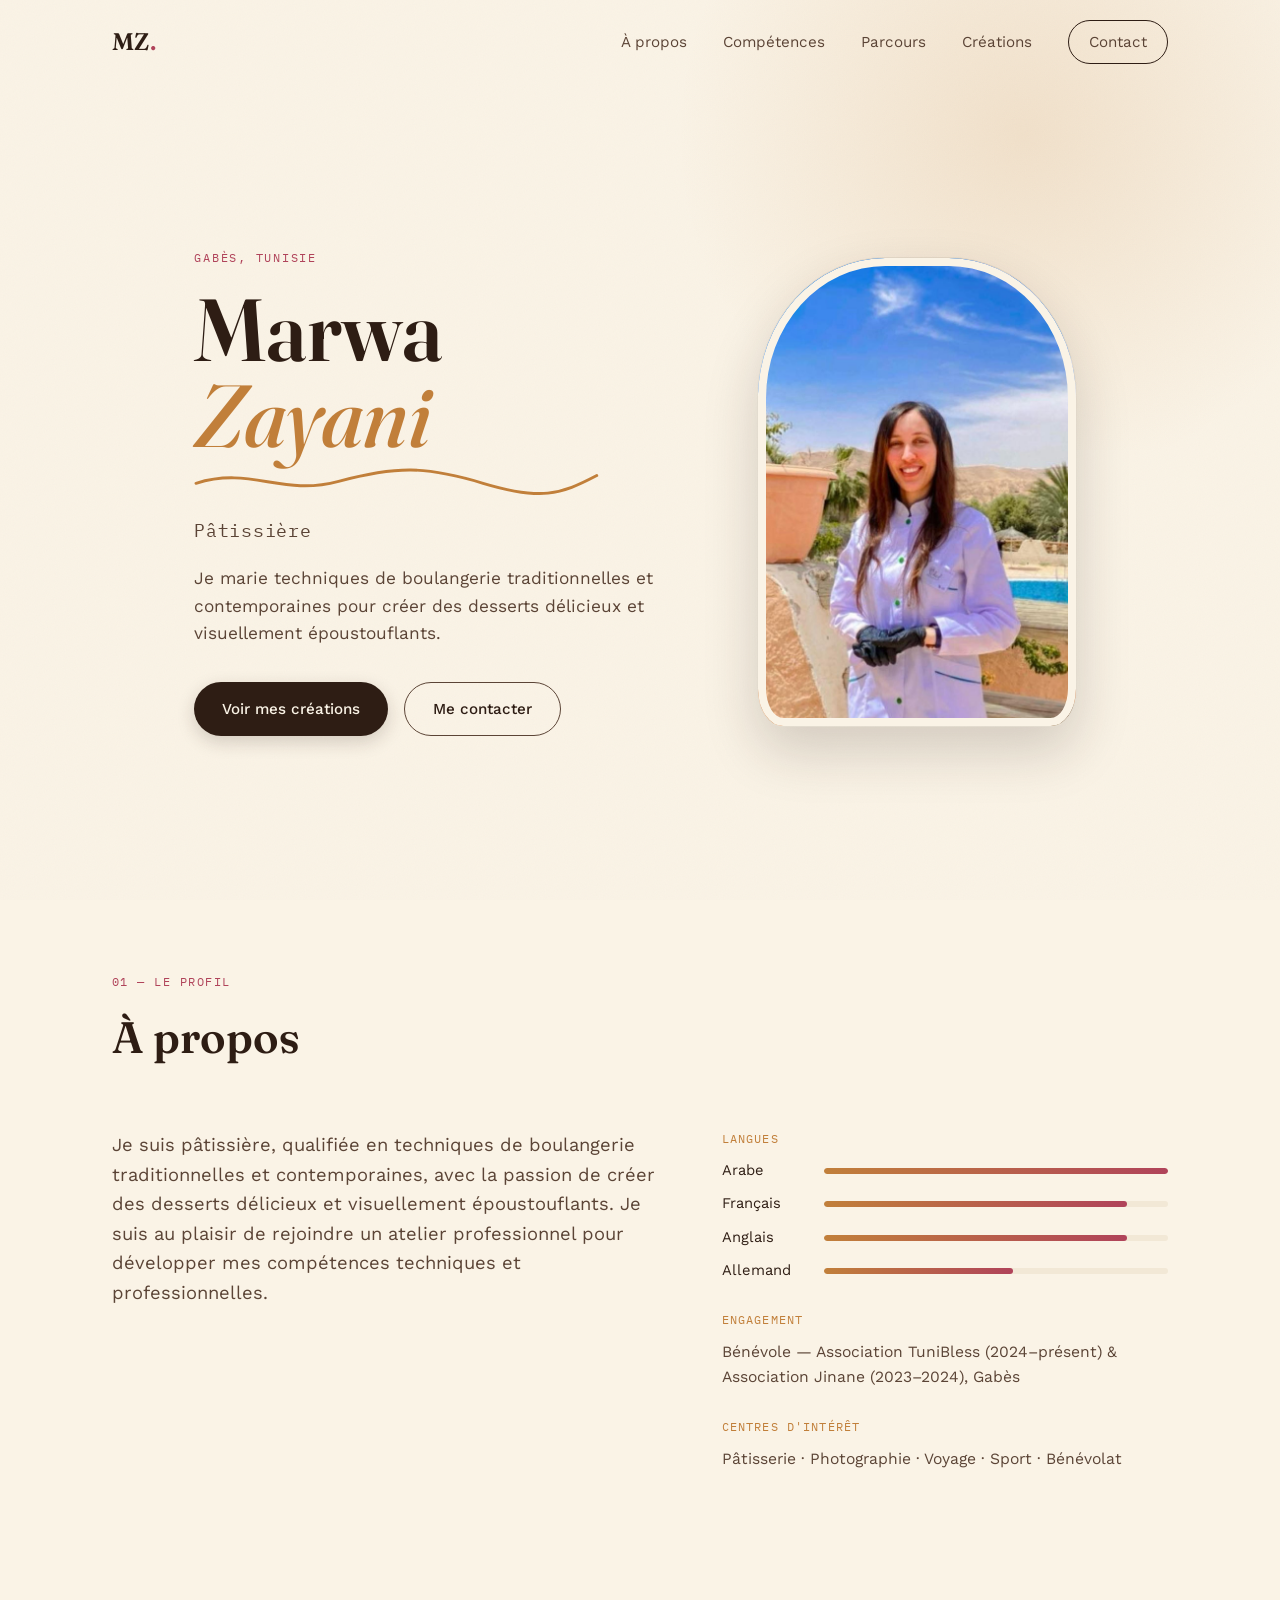
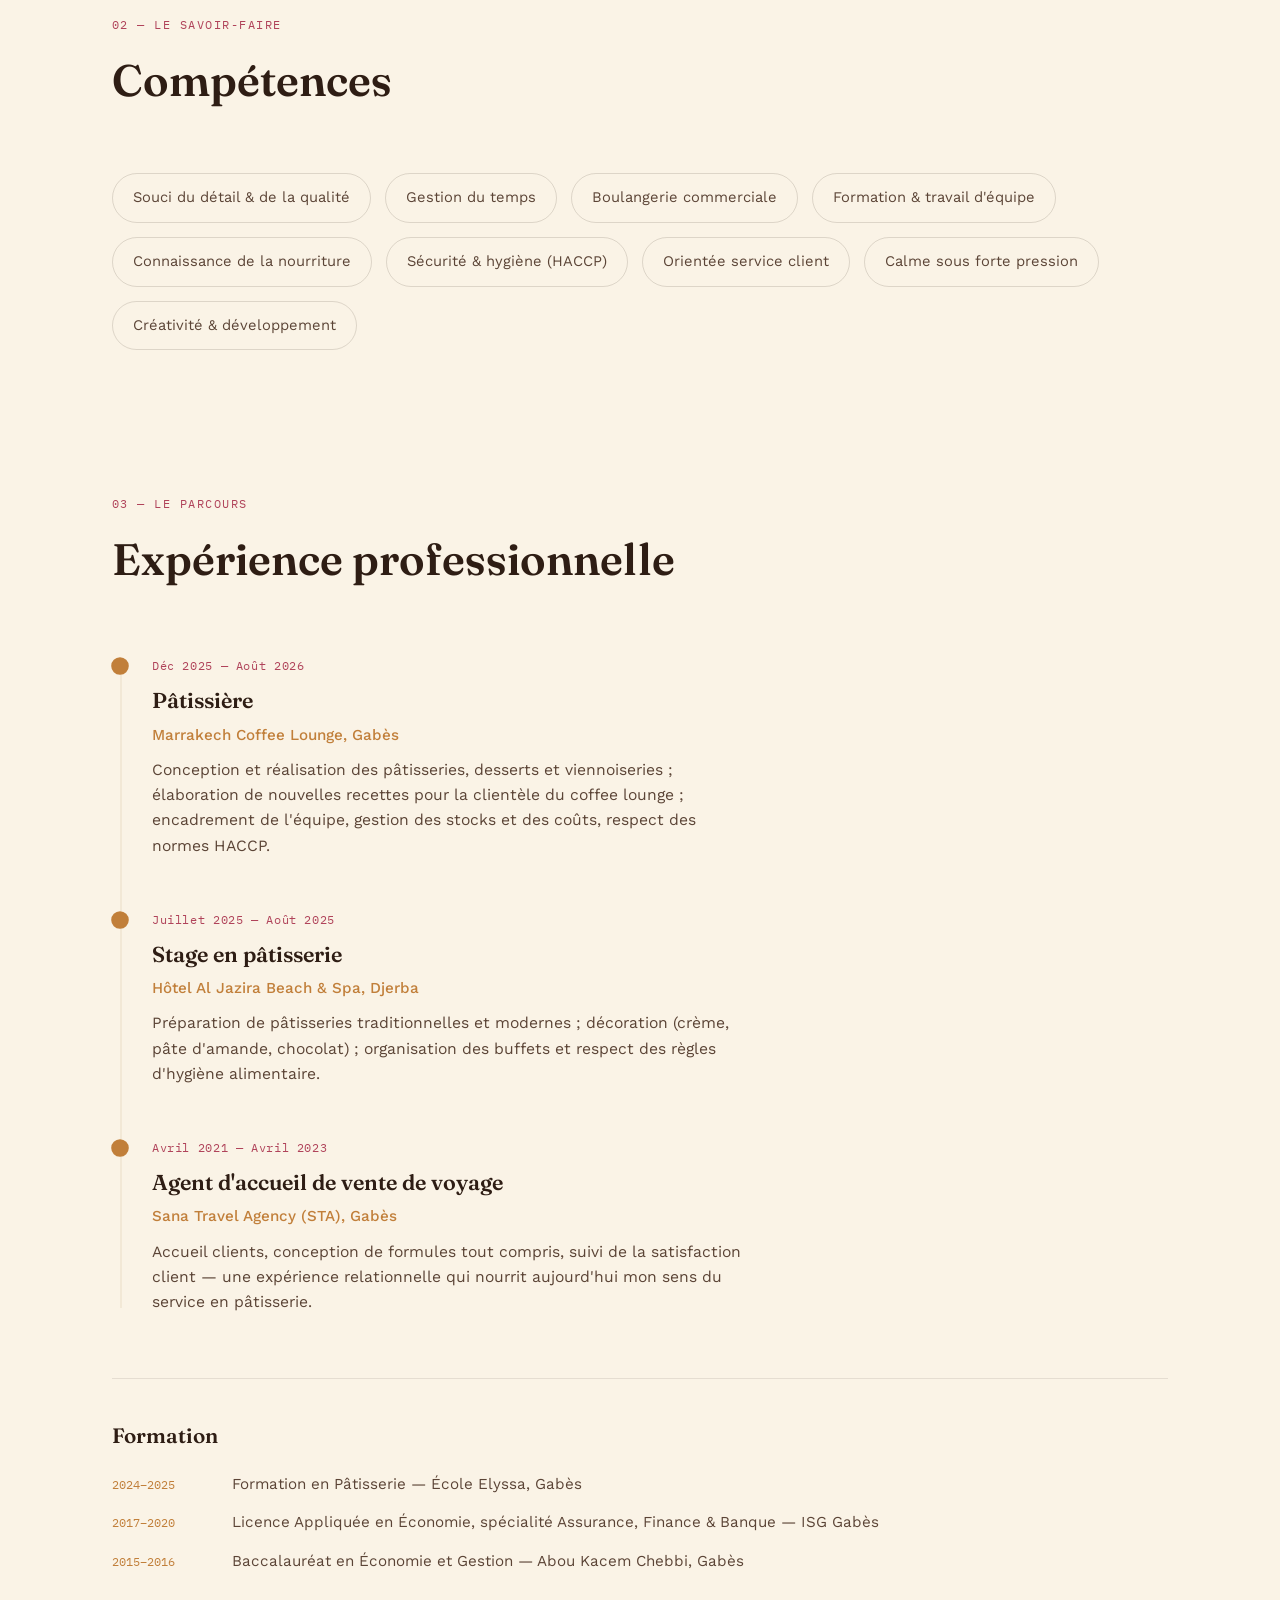
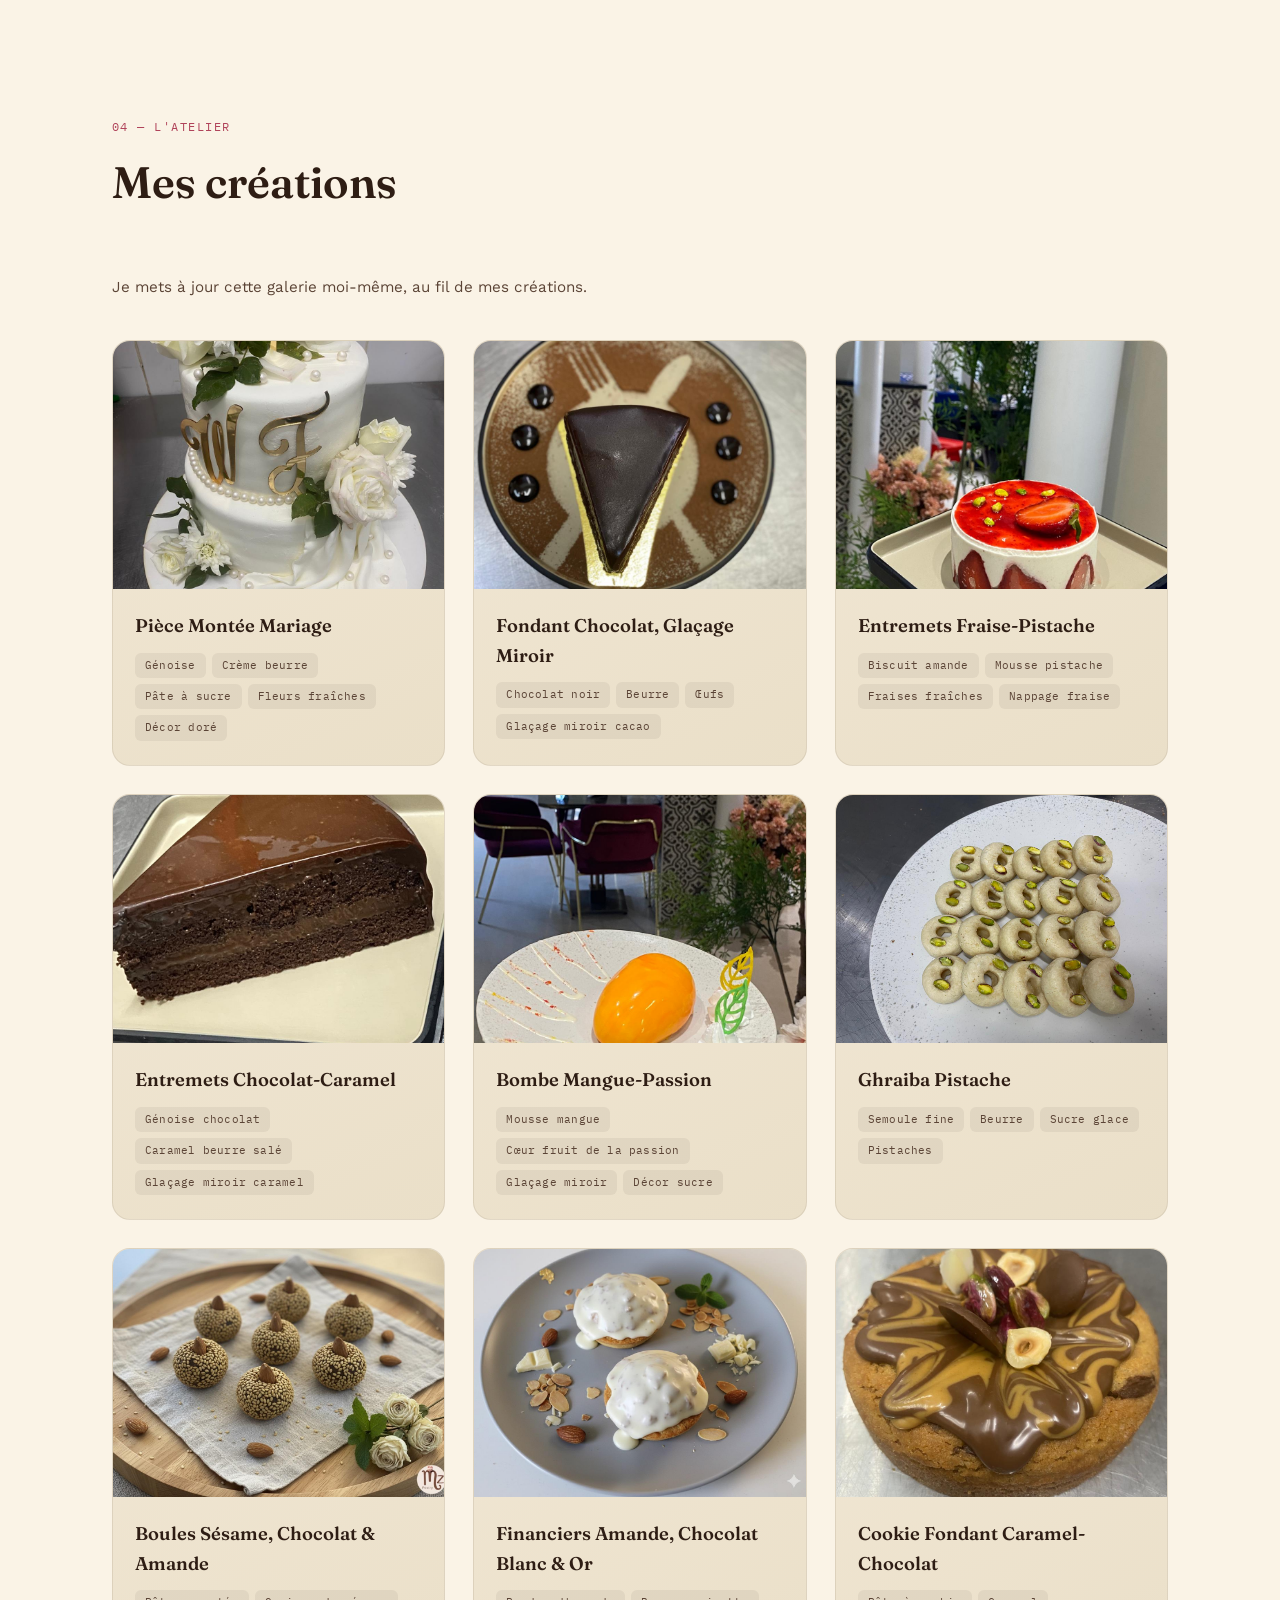
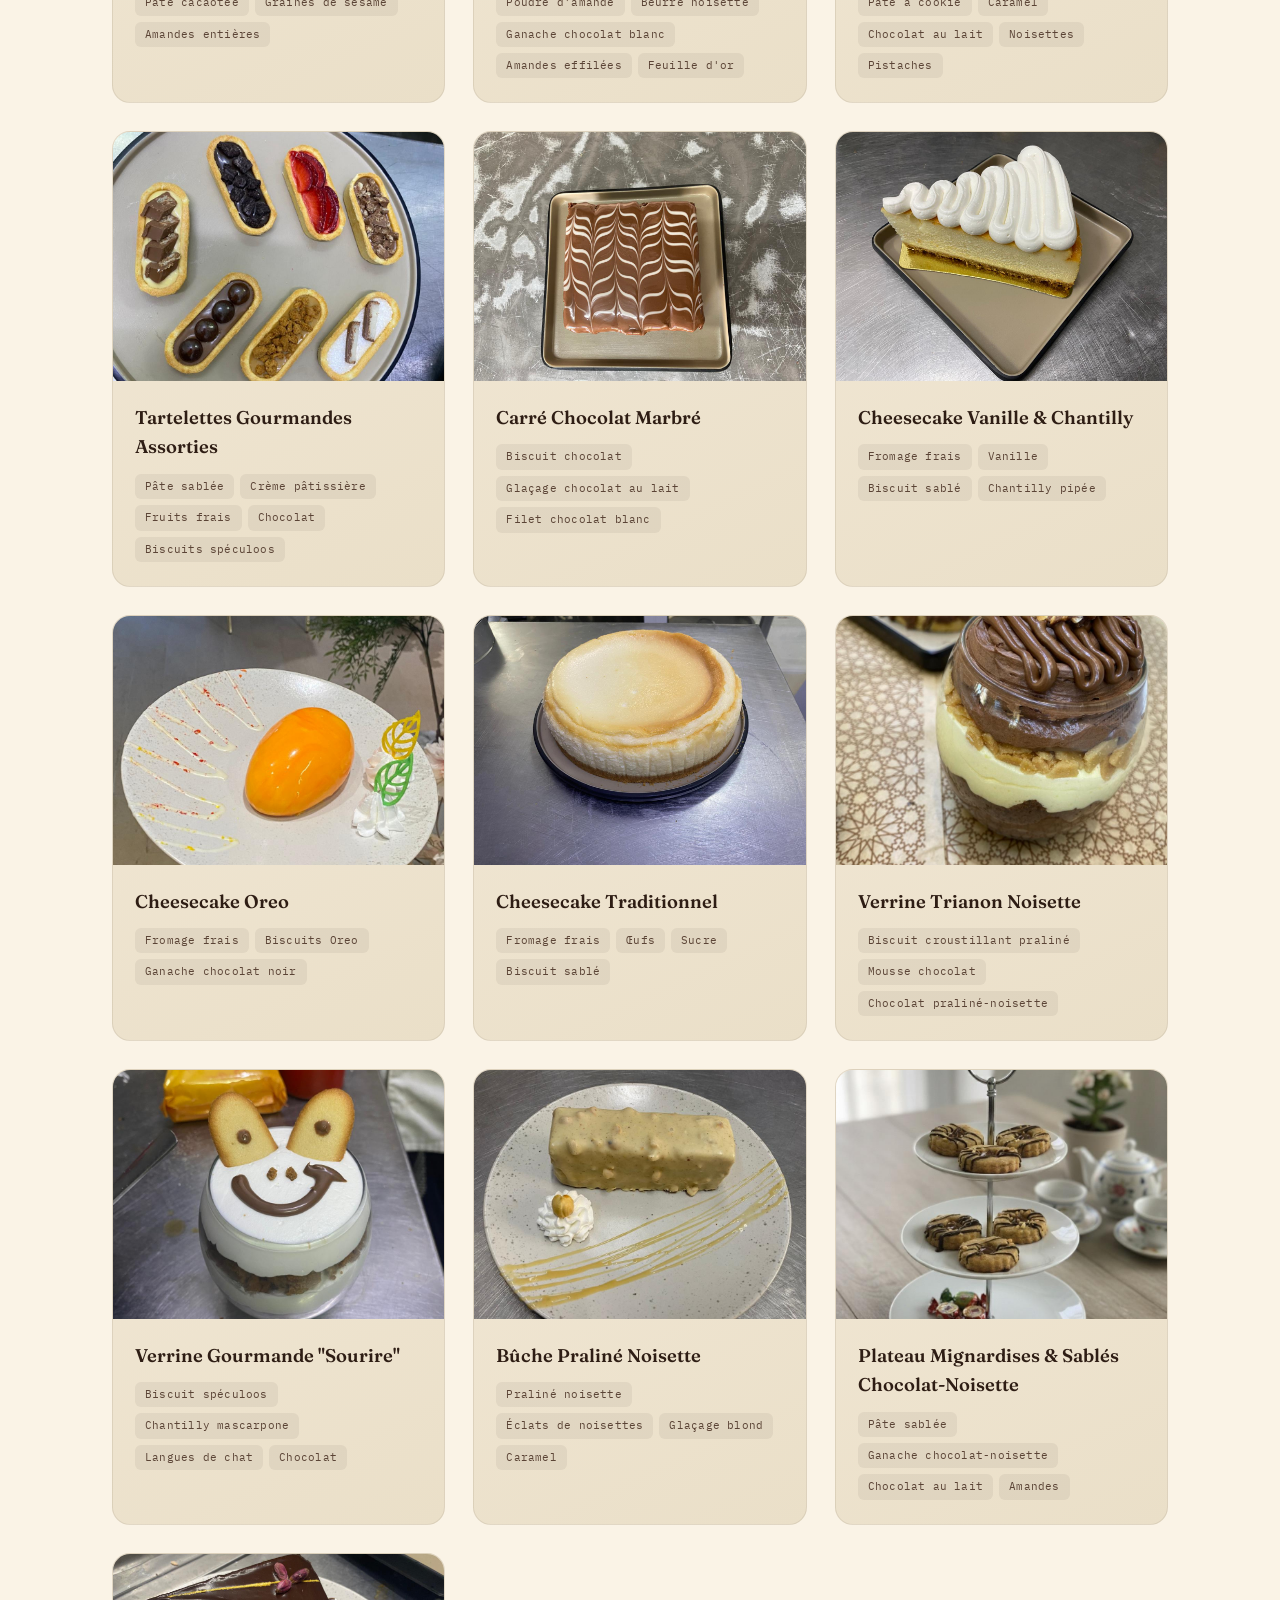
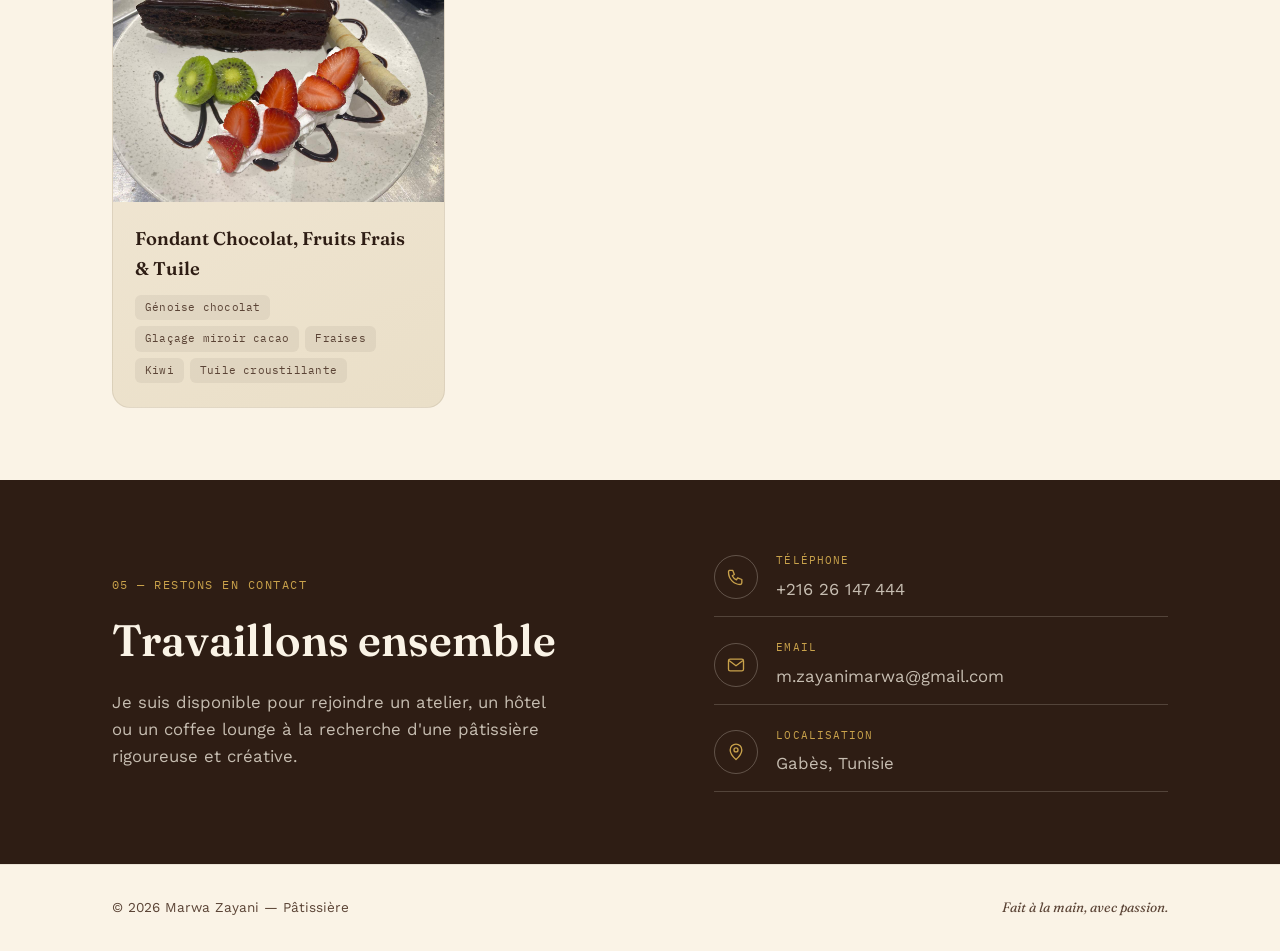
==== index.html @ f8a18806 "Portfolio pâtissière Marwa Zayani : site + galerie + admin CMS Site HTML/CSS/JS avec sections profil" ====
<!DOCTYPE html>
<html lang="fr">
<head>
<meta charset="UTF-8">
<meta name="viewport" content="width=device-width, initial-scale=1.0">
<title>Marwa Zayani — Pâtissière</title>
<meta name="description" content="Portfolio de Marwa Zayani, pâtissière à Gabès, Tunisie — créations, expérience professionnelle et savoir-faire.">
<link rel="preconnect" href="https://fonts.googleapis.com">
<link rel="preconnect" href="https://fonts.gstatic.com" crossorigin>
<link href="https://fonts.googleapis.com/css2?family=Fraunces:ital,opsz,wght@0,9..144,400;0,9..144,500;0,9..144,600;1,9..144,500&family=Work+Sans:wght@300;400;500;600&family=IBM+Plex+Mono:wght@400;500&display=swap" rel="stylesheet">
<link rel="stylesheet" href="css/style.css">
</head>
<body>

<div class="grain"></div>

<header class="site-header" id="site-header">
  <div class="wrap header-inner">
    <a href="#accueil" class="logo">MZ<span class="logo-dot">.</span></a>
    <nav class="main-nav" id="main-nav">
      <a href="#apropos">À propos</a>
      <a href="#competences">Compétences</a>
      <a href="#experience">Parcours</a>
      <a href="#galerie">Créations</a>
      <a href="#contact" class="nav-cta">Contact</a>
    </nav>
    <button class="nav-toggle" id="nav-toggle" aria-label="Ouvrir le menu" aria-expanded="false">
      <span></span><span></span><span></span>
    </button>
  </div>
</header>

<main>

  <section id="accueil" class="hero">
    <div class="wrap hero-inner">
      <div class="hero-text">
        <p class="eyebrow reveal">Gabès, Tunisie</p>
        <h1 class="hero-title reveal">
          <span class="hero-first">Marwa</span>
          <span class="hero-last">Zayani</span>
        </h1>
        <svg class="piped-underline" viewBox="0 0 420 32" fill="none" aria-hidden="true">
          <path d="M2 20 C 60 2, 90 34, 150 18 S 240 2, 300 20 S 380 32, 418 12" stroke="var(--caramel)" stroke-width="3" stroke-linecap="round"/>
        </svg>
        <p class="hero-role reveal">Pâtissière</p>
        <p class="hero-tagline reveal">Je marie techniques de boulangerie traditionnelles et contemporaines pour créer des desserts délicieux et visuellement époustouflants.</p>
        <div class="hero-actions reveal">
          <a href="#galerie" class="btn btn-primary">Voir mes créations</a>
          <a href="#contact" class="btn btn-ghost">Me contacter</a>
        </div>
      </div>
      <div class="hero-visual reveal">
        <div class="portrait-frame">
          <img src="assets/marwa-portrait.jpeg" alt="Marwa Zayani, pâtissière" class="portrait-img">
          <svg viewBox="0 0 200 200" class="badge-swirl" aria-hidden="true">
            <path d="M100 30 C 130 30, 150 55, 145 85 C 140 115, 110 120, 100 100 C 92 84, 108 78, 118 90 C 130 105, 118 130, 95 128 C 65 126, 50 95, 65 65 C 78 40, 100 30, 100 30 Z" fill="none" stroke="var(--or)" stroke-width="2.5"/>
          </svg>
        </div>
      </div>
    </div>
  </section>

  <section id="apropos" class="section about">
    <div class="wrap">
      <p class="section-eyebrow reveal">01 — Le profil</p>
      <h2 class="section-title reveal">À propos</h2>
      <svg class="mini-pipe reveal" viewBox="0 0 120 12" aria-hidden="true"><path d="M2 6 C 20 -2, 30 14, 48 6 S 78 -2, 96 6 S 110 14, 118 6" stroke="var(--caramel)" stroke-width="2" fill="none" stroke-linecap="round"/></svg>

      <div class="about-grid">
        <p class="about-text reveal">
          Je suis pâtissière, qualifiée en techniques de boulangerie traditionnelles et contemporaines, avec la passion
          de créer des desserts délicieux et visuellement époustouflants. Je suis au plaisir de rejoindre un atelier
          professionnel pour développer mes compétences techniques et professionnelles.
        </p>

        <div class="about-facts reveal">
          <div class="fact">
            <span class="fact-label">Langues</span>
            <ul class="lang-list">
              <li><span>Arabe</span><i class="lang-bar" style="--lvl:100%">Maternelle</i></li>
              <li><span>Français</span><i class="lang-bar" style="--lvl:88%">Avancé</i></li>
              <li><span>Anglais</span><i class="lang-bar" style="--lvl:88%">Avancé</i></li>
              <li><span>Allemand</span><i class="lang-bar" style="--lvl:55%">Intermédiaire</i></li>
            </ul>
          </div>
          <div class="fact">
            <span class="fact-label">Engagement</span>
            <p class="fact-body">Bénévole — Association TuniBless (2024–présent) &amp; Association Jinane (2023–2024), Gabès</p>
          </div>
          <div class="fact">
            <span class="fact-label">Centres d'intérêt</span>
            <p class="fact-body">Pâtisserie · Photographie · Voyage · Sport · Bénévolat</p>
          </div>
        </div>
      </div>
    </div>
  </section>

  <section id="competences" class="section skills">
    <div class="wrap">
      <p class="section-eyebrow reveal">02 — Le savoir-faire</p>
      <h2 class="section-title reveal">Compétences</h2>
      <svg class="mini-pipe reveal" viewBox="0 0 120 12" aria-hidden="true"><path d="M2 6 C 20 -2, 30 14, 48 6 S 78 -2, 96 6 S 110 14, 118 6" stroke="var(--caramel)" stroke-width="2" fill="none" stroke-linecap="round"/></svg>

      <ul class="skills-grid" id="skills-grid">
        <li class="skill-chip reveal">Souci du détail &amp; de la qualité</li>
        <li class="skill-chip reveal">Gestion du temps</li>
        <li class="skill-chip reveal">Boulangerie commerciale</li>
        <li class="skill-chip reveal">Formation &amp; travail d'équipe</li>
        <li class="skill-chip reveal">Connaissance de la nourriture</li>
        <li class="skill-chip reveal">Sécurité &amp; hygiène (HACCP)</li>
        <li class="skill-chip reveal">Orientée service client</li>
        <li class="skill-chip reveal">Calme sous forte pression</li>
        <li class="skill-chip reveal">Créativité &amp; développement</li>
      </ul>
    </div>
  </section>

  <section id="experience" class="section experience">
    <div class="wrap">
      <p class="section-eyebrow reveal">03 — Le parcours</p>
      <h2 class="section-title reveal">Expérience professionnelle</h2>
      <svg class="mini-pipe reveal" viewBox="0 0 120 12" aria-hidden="true"><path d="M2 6 C 20 -2, 30 14, 48 6 S 78 -2, 96 6 S 110 14, 118 6" stroke="var(--caramel)" stroke-width="2" fill="none" stroke-linecap="round"/></svg>

      <ol class="timeline" id="timeline">
        <li class="timeline-item reveal">
          <span class="timeline-date">Déc 2025 — Août 2026</span>
          <h3 class="timeline-role">Pâtissière</h3>
          <p class="timeline-place">Marrakech Coffee Lounge, Gabès</p>
          <p class="timeline-desc">Conception et réalisation des pâtisseries, desserts et viennoiseries ; élaboration de nouvelles recettes pour la clientèle du coffee lounge ; encadrement de l'équipe, gestion des stocks et des coûts, respect des normes HACCP.</p>
        </li>
        <li class="timeline-item reveal">
          <span class="timeline-date">Juillet 2025 — Août 2025</span>
          <h3 class="timeline-role">Stage en pâtisserie</h3>
          <p class="timeline-place">Hôtel Al Jazira Beach &amp; Spa, Djerba</p>
          <p class="timeline-desc">Préparation de pâtisseries traditionnelles et modernes ; décoration (crème, pâte d'amande, chocolat) ; organisation des buffets et respect des règles d'hygiène alimentaire.</p>
        </li>
        <li class="timeline-item reveal">
          <span class="timeline-date">Avril 2021 — Avril 2023</span>
          <h3 class="timeline-role">Agent d'accueil de vente de voyage</h3>
          <p class="timeline-place">Sana Travel Agency (STA), Gabès</p>
          <p class="timeline-desc">Accueil clients, conception de formules tout compris, suivi de la satisfaction client — une expérience relationnelle qui nourrit aujourd'hui mon sens du service en pâtisserie.</p>
        </li>
      </ol>

      <div class="formation-block reveal">
        <h3 class="formation-title">Formation</h3>
        <ul class="formation-list">
          <li><span class="f-date">2024–2025</span><span class="f-name">Formation en Pâtisserie — École Elyssa, Gabès</span></li>
          <li><span class="f-date">2017–2020</span><span class="f-name">Licence Appliquée en Économie, spécialité Assurance, Finance &amp; Banque — ISG Gabès</span></li>
          <li><span class="f-date">2015–2016</span><span class="f-name">Baccalauréat en Économie et Gestion — Abou Kacem Chebbi, Gabès</span></li>
        </ul>
      </div>
    </div>
  </section>

  <section id="galerie" class="section gallery">
    <div class="wrap">
      <p class="section-eyebrow reveal">04 — L'atelier</p>
      <h2 class="section-title reveal">Mes créations</h2>
      <svg class="mini-pipe reveal" viewBox="0 0 120 12" aria-hidden="true"><path d="M2 6 C 20 -2, 30 14, 48 6 S 78 -2, 96 6 S 110 14, 118 6" stroke="var(--caramel)" stroke-width="2" fill="none" stroke-linecap="round"/></svg>
      <p class="gallery-note reveal">Je mets à jour cette galerie moi-même, au fil de mes créations.</p>

      <div class="gallery-grid" id="gallery-grid">
        <!-- injecté par js/main.js depuis data/products.json -->
      </div>
    </div>
  </section>

  <section id="contact" class="section contact">
    <div class="wrap contact-inner">
      <div>
        <p class="section-eyebrow reveal">05 — Restons en contact</p>
        <h2 class="section-title reveal">Travaillons ensemble</h2>
        <p class="contact-text reveal">Je suis disponible pour rejoindre un atelier, un hôtel ou un coffee lounge à la recherche d'une pâtissière rigoureuse et créative.</p>
      </div>
      <ul class="contact-list reveal">
        <li>
          <a href="tel:+21626147444" class="contact-row">
            <span class="contact-icon" aria-hidden="true">
              <svg viewBox="0 0 24 24" fill="none" stroke="currentColor" stroke-width="1.6" stroke-linecap="round" stroke-linejoin="round"><path d="M4 4h4l2 5-2.5 1.5a11 11 0 0 0 5 5L14 13l5 2v4a2 2 0 0 1-2 2C9.5 21 3 14.5 3 6a2 2 0 0 1 1-2Z"/></svg>
            </span>
            <span class="contact-text"><span class="contact-label">Téléphone</span>+216 26 147 444</span>
          </a>
        </li>
        <li>
          <a href="mailto:m.zayanimarwa@gmail.com" class="contact-row">
            <span class="contact-icon" aria-hidden="true">
              <svg viewBox="0 0 24 24" fill="none" stroke="currentColor" stroke-width="1.6" stroke-linecap="round" stroke-linejoin="round"><rect x="3" y="5" width="18" height="14" rx="2"/><path d="m4 7 8 6 8-6"/></svg>
            </span>
            <span class="contact-text"><span class="contact-label">Email</span>m.zayanimarwa@gmail.com</span>
          </a>
        </li>
        <li>
          <span class="contact-row">
            <span class="contact-icon" aria-hidden="true">
              <svg viewBox="0 0 24 24" fill="none" stroke="currentColor" stroke-width="1.6" stroke-linecap="round" stroke-linejoin="round"><path d="M12 21s7-6.2 7-11.5A7 7 0 0 0 5 9.5C5 14.8 12 21 12 21Z"/><circle cx="12" cy="9.5" r="2.4"/></svg>
            </span>
            <span class="contact-text"><span class="contact-label">Localisation</span>Gabès, Tunisie</span>
          </span>
        </li>
      </ul>
    </div>
  </section>

</main>

<footer class="site-footer">
  <div class="wrap footer-inner">
    <span>© <span id="year"></span> Marwa Zayani — Pâtissière</span>
    <span class="footer-signature">Fait à la main, avec passion.</span>
  </div>
</footer>

<script src="js/main.js?v=2"></script>
<script src="https://identity.netlify.com/v1/netlify-identity-widget.js"></script>
<script>
  if (window.netlifyIdentity) {
    window.netlifyIdentity.on('init', user => {
      if (!user) {
        window.netlifyIdentity.on('login', () => { document.location.href = '/admin/'; });
      }
    });
  }
</script>
</body>
</html>
---- css/style.css ----
:root{
  --creme:#FAF3E6;
  --creme-2:#F2E8D6;
  --chocolat:#2E1D14;
  --chocolat-soft:#5B4436;
  --caramel:#C17F3A;
  --framboise:#B0435A;
  --or:#C9A24B;

  --font-display:'Fraunces', serif;
  --font-body:'Work Sans', sans-serif;
  --font-mono:'IBM Plex Mono', monospace;

  --ease-out: cubic-bezier(0.16, 1, 0.3, 1);
  --ease-in-out: cubic-bezier(0.4, 0, 0.2, 1);

  --header-h: 84px;
}

*,*::before,*::after{box-sizing:border-box;}
html{scroll-behavior:smooth; scroll-padding-top: var(--header-h);}
body{
  margin:0;
  background:var(--creme);
  color:var(--chocolat);
  font-family:var(--font-body);
  font-weight:400;
  line-height:1.6;
  -webkit-font-smoothing:antialiased;
}
img{max-width:100%; display:block;}
a{color:inherit; text-decoration:none;}
ul,ol{list-style:none; margin:0; padding:0;}
h1,h2,h3{font-family:var(--font-display); margin:0; font-weight:600;}
p{margin:0;}

.wrap{
  max-width:1120px;
  margin:0 auto;
  padding:0 32px;
}

.grain{
  position:fixed; inset:0; pointer-events:none; z-index:1;
  opacity:.035; mix-blend-mode:multiply;
  background-image:url("data:image/svg+xml;utf8,<svg xmlns='http://www.w3.org/2000/svg' width='120' height='120'><filter id='n'><feTurbulence type='fractalNoise' baseFrequency='0.9' numOctaves='2' stitchTiles='stitch'/></filter><rect width='100%25' height='100%25' filter='url(%23n)'/></svg>");
}

:focus-visible{
  outline: 2px solid var(--framboise);
  outline-offset: 3px;
}

/* Header */
.site-header{
  position:fixed; top:0; left:0; right:0; z-index:50;
  height:var(--header-h);
  display:flex; align-items:center;
  background:rgba(250,243,230,0);
  transition: background .4s var(--ease-in-out), box-shadow .4s var(--ease-in-out), height .3s var(--ease-in-out);
}
.site-header.scrolled{
  background:rgba(250,243,230,.9);
  backdrop-filter: blur(10px);
  box-shadow:0 1px 0 rgba(46,29,20,.08);
  height:68px;
}
.header-inner{
  width:100%;
  display:flex; align-items:center; justify-content:space-between;
}
.logo{
  font-family:var(--font-display);
  font-size:1.5rem;
  font-weight:600;
  letter-spacing:.02em;
}
.logo-dot{color:var(--framboise);}
.main-nav{display:flex; align-items:center; gap:36px;}
.main-nav a{
  font-size:.95rem;
  position:relative;
  padding:4px 0;
  color:var(--chocolat-soft);
  transition:color .25s var(--ease-in-out);
}
.main-nav a:not(.nav-cta)::after{
  content:'';
  position:absolute; left:0; right:100%; bottom:-2px; height:1.5px;
  background:var(--caramel);
  transition:right .3s var(--ease-out);
}
.main-nav a:not(.nav-cta):hover{color:var(--chocolat);}
.main-nav a:not(.nav-cta):hover::after{right:0;}
.nav-cta{
  padding:9px 20px !important;
  border:1.5px solid var(--chocolat);
  border-radius:999px;
  transition: background .25s var(--ease-in-out), color .25s var(--ease-in-out), border-color .25s var(--ease-in-out);
}
.nav-cta:hover{background:var(--chocolat); color:var(--creme);}

.nav-toggle{
  display:none;
  width:32px; height:32px;
  background:none; border:none; cursor:pointer;
  flex-direction:column; justify-content:center; gap:6px;
  padding:0;
}
.nav-toggle span{
  display:block; height:2px; width:100%; background:var(--chocolat);
  transition: transform .3s var(--ease-in-out), opacity .3s var(--ease-in-out);
}

/* Buttons */
.btn{
  display:inline-flex; align-items:center; justify-content:center;
  padding:14px 28px;
  border-radius:999px;
  font-size:.95rem;
  font-weight:500;
  transition: transform .25s var(--ease-out), background .25s var(--ease-in-out), color .25s var(--ease-in-out), box-shadow .25s var(--ease-in-out);
}
.btn-primary{
  background:var(--chocolat);
  color:var(--creme);
  box-shadow:0 6px 18px rgba(46,29,20,.18);
}
.btn-primary:hover{transform:translateY(-2px); box-shadow:0 10px 24px rgba(46,29,20,.24);}
.btn-ghost{
  border:1.5px solid var(--chocolat-soft);
  color:var(--chocolat);
}
.btn-ghost:hover{background:var(--chocolat); color:var(--creme); transform:translateY(-2px);}

/* Hero */
.hero{
  min-height:100vh;
  display:flex; align-items:center;
  padding-top:var(--header-h);
  position:relative;
  overflow:hidden;
}
.hero::before{
  content:'';
  position:absolute; top:-20%; right:-10%; width:60%; height:70%;
  background:radial-gradient(circle, rgba(193,127,58,.16), transparent 70%);
  z-index:0;
}
.hero-inner{
  display:grid;
  grid-template-columns:1.2fr .8fr;
  gap:48px;
  align-items:center;
  position:relative; z-index:1;
}
.eyebrow{
  font-family:var(--font-mono);
  font-size:.78rem;
  letter-spacing:.14em;
  text-transform:uppercase;
  color:var(--framboise);
  margin-bottom:18px;
}
.hero-title{
  font-size:clamp(3rem, 7vw, 5.5rem);
  line-height:.98;
  display:flex; flex-direction:column;
}
.hero-first{color:var(--chocolat);}
.hero-last{color:var(--caramel); font-style:italic; font-weight:500;}
.piped-underline{width:min(420px, 80%); height:auto; margin:6px 0 14px;}
.piped-underline path{
  stroke-dasharray:600;
  stroke-dashoffset:600;
  animation:draw 1.4s var(--ease-out) .5s forwards;
}
.hero-role{
  font-family:var(--font-mono);
  font-size:1.1rem;
  letter-spacing:.04em;
  color:var(--chocolat-soft);
  margin-bottom:20px;
}
.hero-tagline{
  max-width:46ch;
  font-size:1.08rem;
  color:var(--chocolat-soft);
  margin-bottom:34px;
}
.hero-actions{display:flex; gap:16px; flex-wrap:wrap;}

.hero-visual{
  display:flex; flex-direction:column; align-items:center; gap:14px;
}
.portrait-frame{
  position:relative;
  width:min(320px, 78vw);
  aspect-ratio:3/4.4;
  border-radius:40% 40% 8% 8% / 30% 30% 8% 8%;
  overflow:hidden;
  border:1.5px solid rgba(46,29,20,.1);
  box-shadow:0 24px 54px rgba(46,29,20,.18);
}
.portrait-frame::after{
  content:'';
  position:absolute; inset:0;
  border-radius:inherit;
  box-shadow:inset 0 0 0 8px var(--creme);
  pointer-events:none;
}
.portrait-img{
  width:100%; height:100%; object-fit:cover; object-position:top center;
}
.badge-swirl{
  position:absolute; top:-14px; right:-14px; width:64px; height:64px;
  filter:drop-shadow(0 2px 4px rgba(46,29,20,.2));
  animation:spin 40s linear infinite;
}

@keyframes draw{to{stroke-dashoffset:0;}}
@keyframes spin{to{transform:rotate(360deg);}}

/* Sections */
.section{padding:72px 0;}
.section-eyebrow{
  font-family:var(--font-mono);
  font-size:.78rem;
  letter-spacing:.12em;
  text-transform:uppercase;
  color:var(--framboise);
  margin-bottom:10px;
}
.section-title{
  font-size:clamp(2rem, 4vw, 2.75rem);
  margin-bottom:14px;
}
.mini-pipe{width:120px; height:12px; margin-bottom:32px; display:block;}
.mini-pipe path{
  stroke-dasharray:200; stroke-dashoffset:200;
  transition:stroke-dashoffset .9s var(--ease-out);
}
.reveal.in-view .mini-pipe path{stroke-dashoffset:0;}

/* About */
.about-grid{
  display:grid;
  grid-template-columns:1.1fr .9fr;
  gap:64px;
  align-items:start;
}
.about-text{font-size:1.15rem; color:var(--chocolat-soft); max-width:52ch;}
.about-facts{display:flex; flex-direction:column; gap:28px;}
.fact-label{
  display:block;
  font-family:var(--font-mono);
  font-size:.72rem;
  letter-spacing:.1em;
  text-transform:uppercase;
  color:var(--caramel);
  margin-bottom:10px;
}
.fact-body{color:var(--chocolat-soft); font-size:.98rem;}
.lang-list{display:flex; flex-direction:column; gap:10px;}
.lang-list li{display:grid; grid-template-columns:90px 1fr; align-items:center; gap:12px; font-size:.92rem;}
.lang-bar{
  position:relative;
  display:block;
  height:6px;
  background:var(--creme-2);
  border-radius:999px;
  font-style:normal;
  overflow:hidden;
  color:transparent;
}
.lang-bar::after{
  content:'';
  position:absolute; left:0; top:0; bottom:0;
  width:0;
  background:linear-gradient(90deg, var(--caramel), var(--framboise));
  border-radius:999px;
  transition:width 1s var(--ease-out);
}
.reveal.in-view .lang-bar::after{width:var(--lvl);}

/* Skills */
.skills-grid{
  display:flex; flex-wrap:wrap; gap:14px;
}
.skill-chip{
  font-size:.92rem;
  padding:12px 20px;
  border:1.5px solid rgba(46,29,20,.14);
  border-radius:999px;
  color:var(--chocolat-soft);
  transition: border-color .25s var(--ease-in-out), color .25s var(--ease-in-out), transform .25s var(--ease-out), background .25s var(--ease-in-out);
}
.skill-chip:hover{
  border-color:var(--caramel);
  color:var(--chocolat);
  background:var(--creme-2);
  transform:translateY(-3px);
}

/* Timeline */
.timeline{position:relative; margin-bottom:64px;}
.timeline::before{
  content:'';
  position:absolute; left:8px; top:6px; bottom:6px; width:2px;
  background:linear-gradient(var(--creme-2), var(--creme-2));
  transform-origin:top;
}
.timeline-item{
  position:relative;
  padding:0 0 48px 40px;
}
.timeline-item:last-child{padding-bottom:0;}
.timeline-item::before{
  content:'';
  position:absolute; left:0; top:6px;
  width:16px; height:16px; border-radius:50%;
  background:var(--creme);
  border:2.5px solid var(--caramel);
  transition: background .3s var(--ease-in-out), transform .4s var(--ease-out);
}
.reveal.in-view.timeline-item::before{background:var(--caramel); transform:scale(1.1);}
.timeline-date{
  display:inline-block;
  font-family:var(--font-mono);
  font-size:.78rem;
  letter-spacing:.05em;
  color:var(--framboise);
  margin-bottom:8px;
}
.timeline-role{font-size:1.35rem; margin-bottom:4px;}
.timeline-place{color:var(--caramel); font-weight:500; margin-bottom:10px; font-size:.95rem;}
.timeline-desc{color:var(--chocolat-soft); max-width:60ch; font-size:.98rem;}

.formation-block{
  padding-top:40px;
  border-top:1px solid rgba(46,29,20,.1);
}
.formation-title{font-size:1.3rem; margin-bottom:20px;}
.formation-list{display:flex; flex-direction:column; gap:14px;}
.formation-list li{
  display:flex; gap:20px; align-items:baseline;
  font-size:.95rem; color:var(--chocolat-soft);
}
.f-date{
  font-family:var(--font-mono);
  font-size:.78rem;
  color:var(--caramel);
  min-width:100px;
  flex-shrink:0;
}

/* Gallery */
.gallery-note{color:var(--chocolat-soft); margin-bottom:40px; font-size:.95rem; max-width:56ch;}
.gallery-grid{
  display:grid;
  grid-template-columns:repeat(auto-fill, minmax(260px, 1fr));
  gap:28px;
}
.gallery-card{
  position:relative;
  border-radius:18px;
  overflow:hidden;
  background:linear-gradient(155deg, var(--creme-2), #EADFC8);
  border:1px solid rgba(46,29,20,.08);
  transition: transform .35s var(--ease-out), box-shadow .35s var(--ease-out);
}
.gallery-card:hover{transform:translateY(-8px); box-shadow:0 24px 40px rgba(46,29,20,.16);}
.gallery-card-visual{
  aspect-ratio:4/3;
  display:flex; align-items:center; justify-content:center;
  position:relative;
  overflow:hidden;
}
.gallery-card-visual img{width:100%; height:100%; object-fit:cover;}
.gallery-icon{width:56px; height:56px; opacity:.55; transition:transform .4s var(--ease-out);}
.gallery-card:hover .gallery-icon{transform:scale(1.1) rotate(-4deg);}
.gallery-card-body{padding:22px 22px 24px;}
.gallery-card-name{font-size:1.15rem; margin-bottom:12px;}
.ingredient-list{display:flex; flex-wrap:wrap; gap:6px;}
.ingredient-list li{
  font-family:var(--font-mono);
  font-size:.68rem;
  letter-spacing:.02em;
  padding:4px 10px;
  border-radius:6px;
  background:rgba(46,29,20,.06);
  color:var(--chocolat-soft);
}

/* Contact */
.contact{background:var(--chocolat); color:var(--creme);}
.contact-inner{
  display:grid;
  grid-template-columns:1.1fr .9fr;
  gap:48px;
  align-items:center;
}
.contact .section-eyebrow{color:var(--or);}
.contact .section-title{color:var(--creme);}
.contact-text{color:rgba(250,243,230,.75); font-size:1.05rem; max-width:44ch;}
.contact-list{display:flex; flex-direction:column; gap:22px;}
.contact-row{
  display:flex;
  align-items:center;
  gap:18px;
  padding-bottom:14px;
  border-bottom:1px solid rgba(250,243,230,.18);
  font-size:1.15rem;
  transition:color .25s var(--ease-in-out), border-color .25s var(--ease-in-out);
}
a.contact-row:hover{color:var(--or); border-color:var(--or);}
a.contact-row:hover .contact-icon{transform:scale(1.1); border-color:var(--or); color:var(--or);}
.contact-icon{
  display:flex; align-items:center; justify-content:center;
  flex-shrink:0;
  width:44px; height:44px;
  border-radius:50%;
  border:1.5px solid rgba(250,243,230,.25);
  color:var(--or);
  transition:transform .25s var(--ease-out), border-color .25s var(--ease-in-out), color .25s var(--ease-in-out);
}
.contact-icon svg{width:20px; height:20px;}
.contact-label{
  display:block;
  font-family:var(--font-mono);
  font-size:.68rem;
  letter-spacing:.1em;
  text-transform:uppercase;
  color:var(--or);
  margin-bottom:6px;
}

/* Footer */
.site-footer{padding:32px 0; border-top:1px solid rgba(46,29,20,.08);}
.footer-inner{
  display:flex; justify-content:space-between; flex-wrap:wrap; gap:10px;
  font-size:.85rem; color:var(--chocolat-soft);
}
.footer-signature{font-style:italic; font-family:var(--font-display);}

/* Reveal on scroll */
.reveal{
  opacity:0;
  transform:translateY(24px);
  transition:opacity .7s var(--ease-out), transform .7s var(--ease-out);
}
.reveal.in-view{opacity:1; transform:translateY(0);}
.skills-grid .reveal, .gallery-grid .reveal{transition-delay:calc(var(--i, 0) * 60ms);}
.timeline-item.reveal{transition-delay:calc(var(--i, 0) * 120ms);}

@media (prefers-reduced-motion: reduce){
  *{animation-duration:.001ms !important; animation-iteration-count:1 !important; transition-duration:.001ms !important; scroll-behavior:auto !important;}
  .piped-underline path, .mini-pipe path{stroke-dashoffset:0;}
}

/* Responsive */
@media (max-width:960px){
  .hero-inner, .about-grid, .contact-inner{grid-template-columns:1fr;}
  .hero-visual{order:-1;}
  .badge-ring{width:180px;}
}

@media (max-width:760px){
  .main-nav{
    position:fixed; top:68px; left:0; right:0;
    flex-direction:column; align-items:flex-start; gap:0;
    background:var(--creme);
    padding:12px 32px 24px;
    border-bottom:1px solid rgba(46,29,20,.08);
    transform:translateY(-8px);
    opacity:0; pointer-events:none;
    transition:opacity .25s var(--ease-in-out), transform .25s var(--ease-in-out);
  }
  .main-nav.open{opacity:1; pointer-events:auto; transform:translateY(0);}
  .main-nav a{width:100%; padding:12px 0; border-bottom:1px solid rgba(46,29,20,.06);}
  .nav-cta{margin-top:10px; text-align:center;}
  .nav-toggle{display:flex;}
  .nav-toggle.open span:nth-child(1){transform:translateY(8px) rotate(45deg);}
  .nav-toggle.open span:nth-child(2){opacity:0;}
  .nav-toggle.open span:nth-child(3){transform:translateY(-8px) rotate(-45deg);}
  .section{padding:48px 0;}
  .wrap{padding:0 22px;}
}
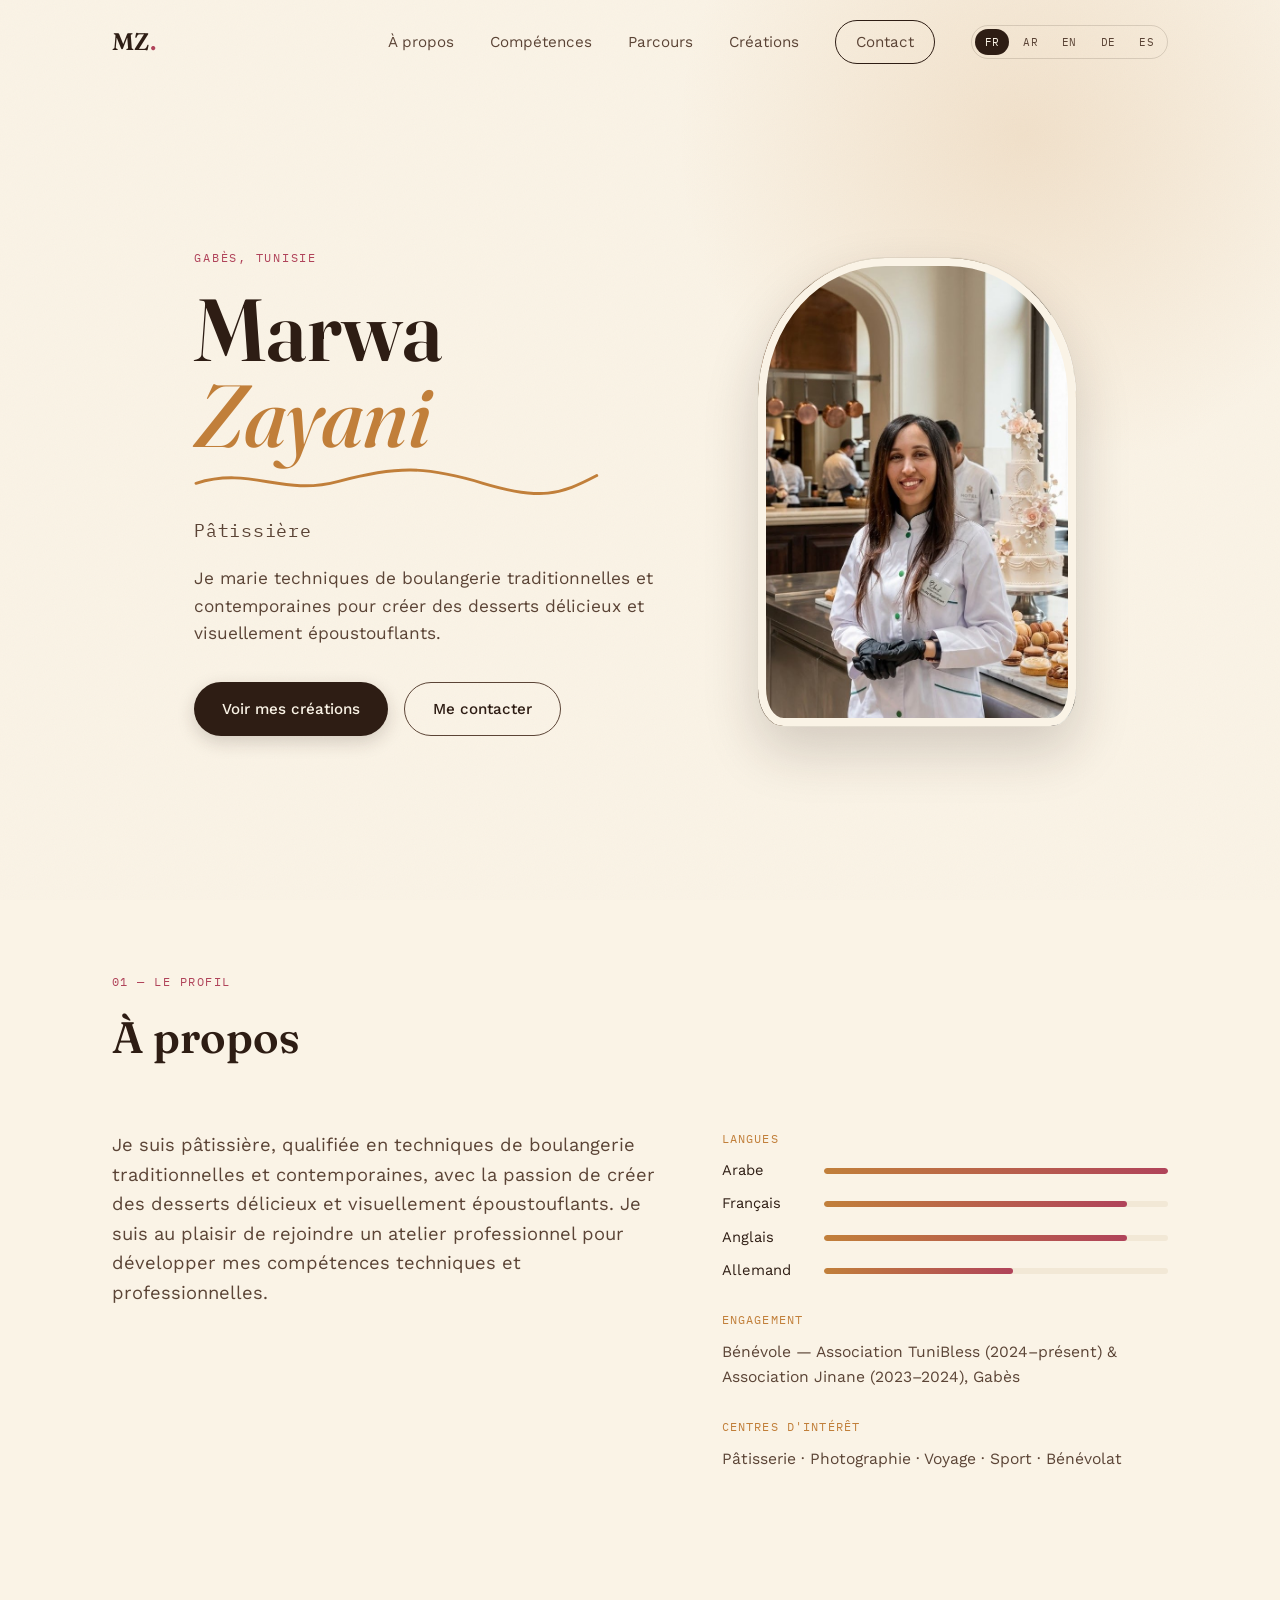
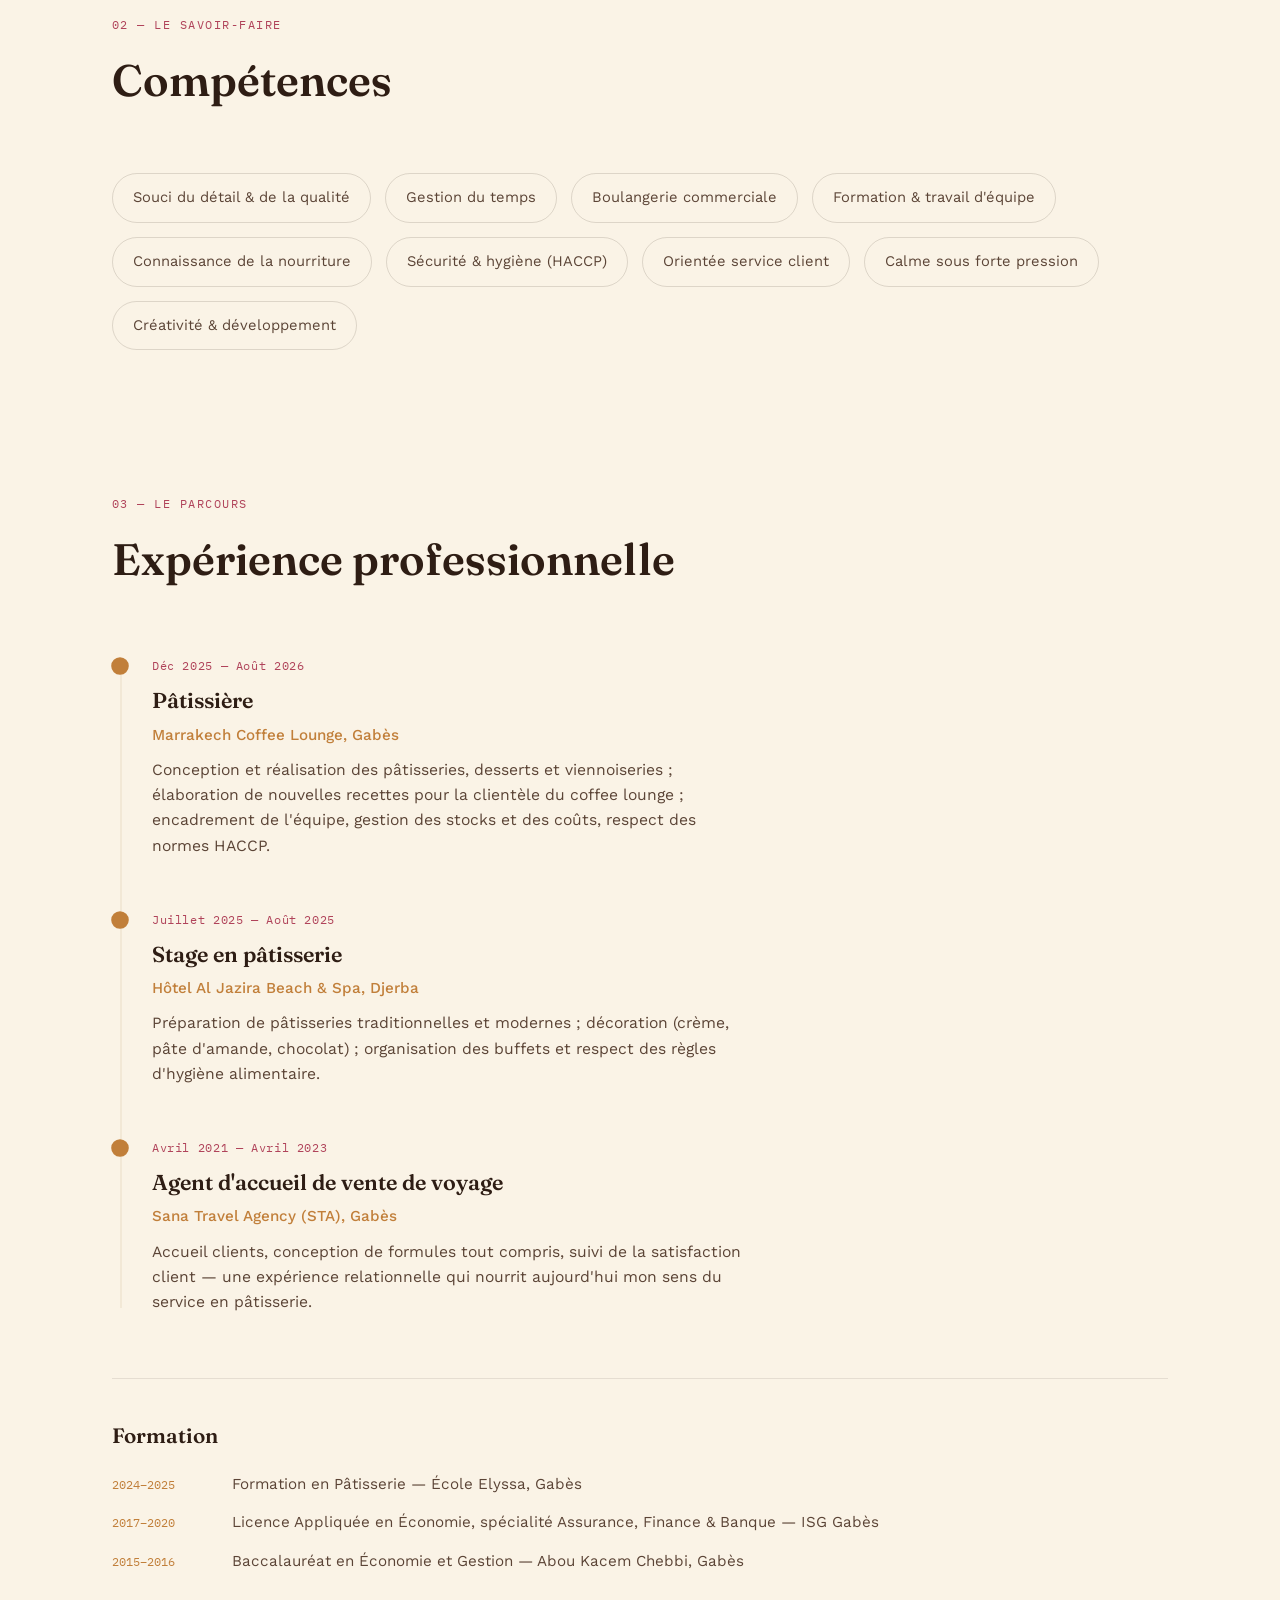
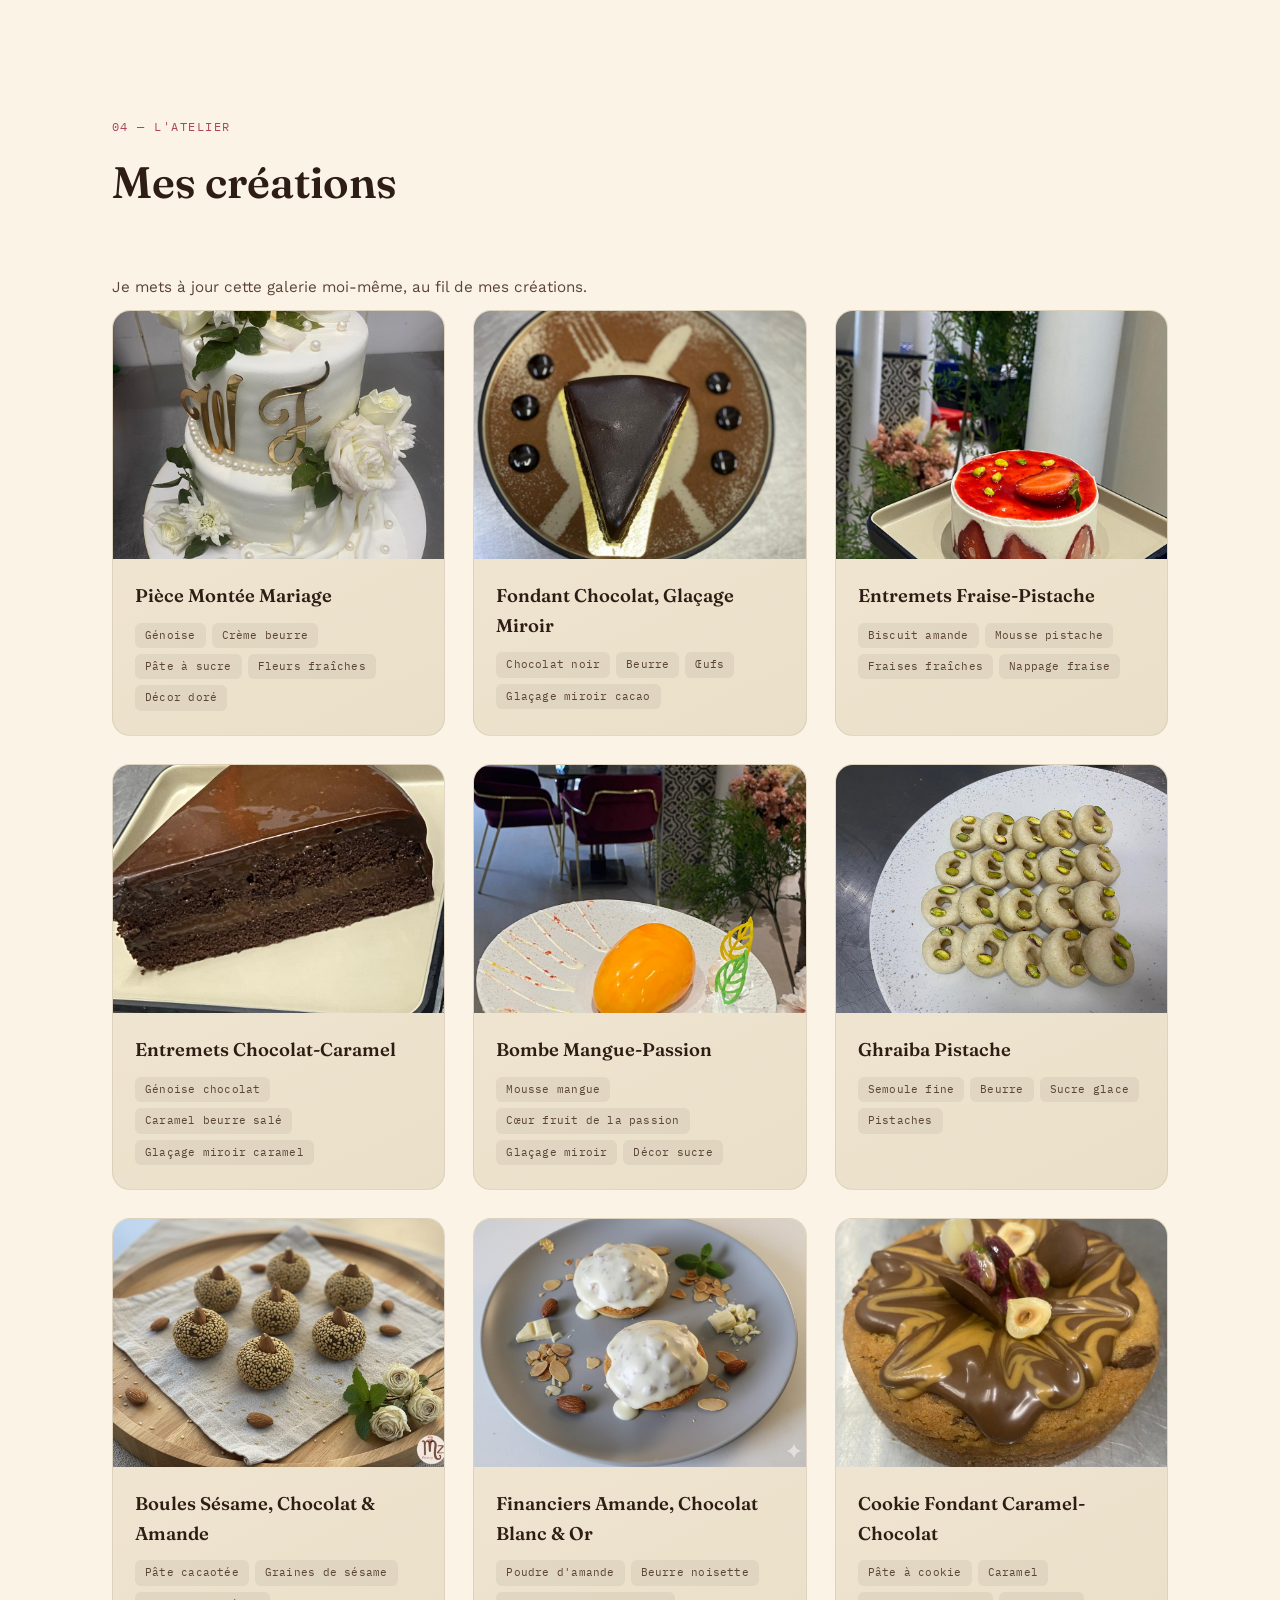
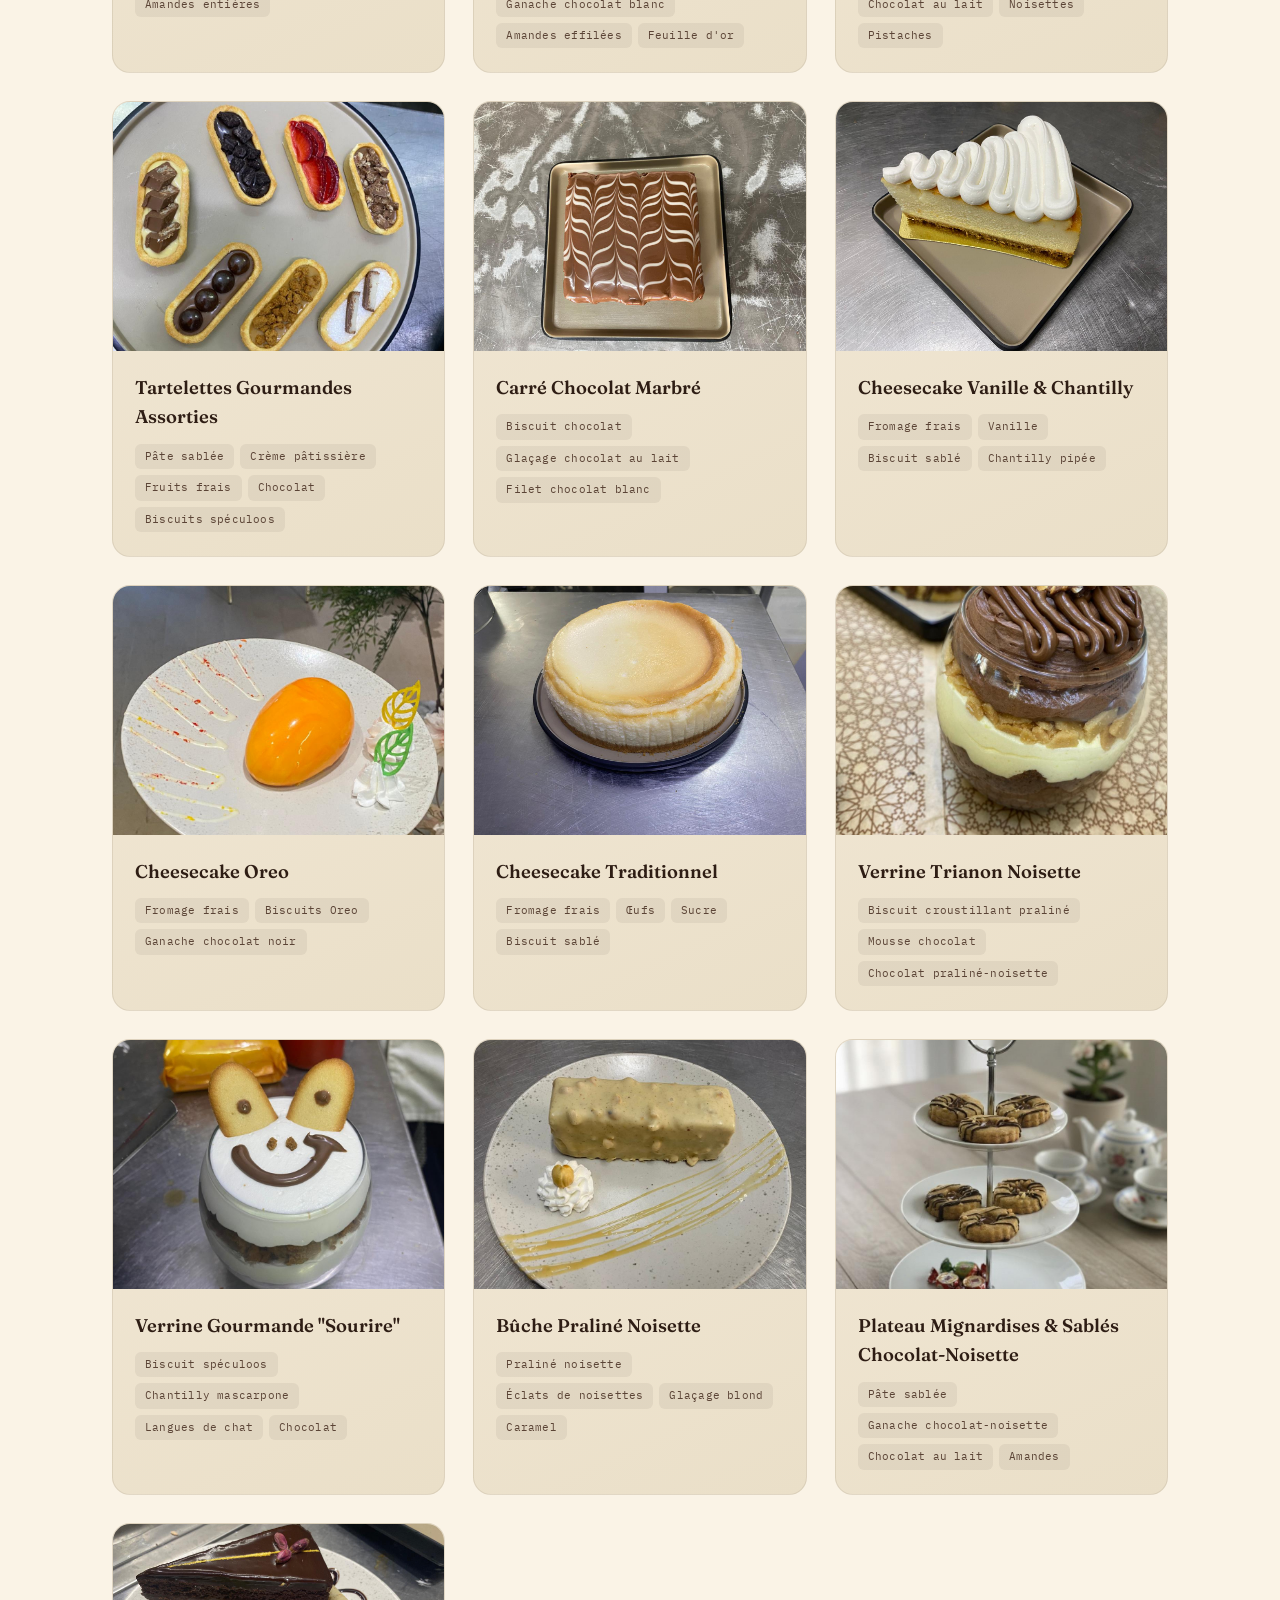
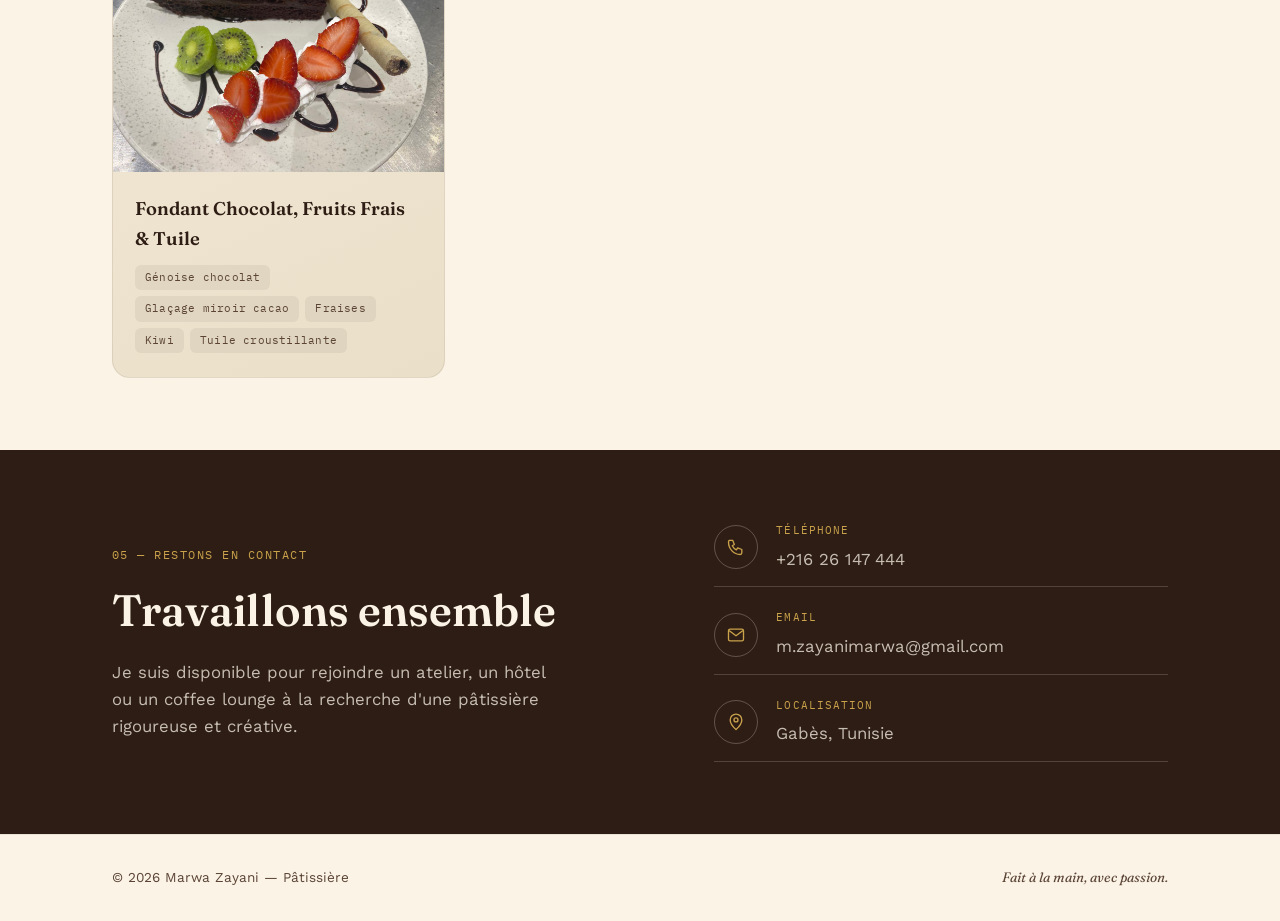
==== commit 82d95310: "Ajouter le multilingue (FR, AR, EN, DE, ES) avec support RTL pour l'arabe Sélecteur de langue dans l" ====
--- a/index.html
+++ b/index.html
@@ -7,8 +7,8 @@
 <meta name="description" content="Portfolio de Marwa Zayani, pâtissière à Gabès, Tunisie — créations, expérience professionnelle et savoir-faire.">
 <link rel="preconnect" href="https://fonts.googleapis.com">
 <link rel="preconnect" href="https://fonts.gstatic.com" crossorigin>
-<link href="https://fonts.googleapis.com/css2?family=Fraunces:ital,opsz,wght@0,9..144,400;0,9..144,500;0,9..144,600;1,9..144,500&family=Work+Sans:wght@300;400;500;600&family=IBM+Plex+Mono:wght@400;500&display=swap" rel="stylesheet">
-<link rel="stylesheet" href="css/style.css">
+<link href="https://fonts.googleapis.com/css2?family=Fraunces:ital,opsz,wght@0,9..144,400;0,9..144,500;0,9..144,600;1,9..144,500&family=Work+Sans:wght@300;400;500;600&family=IBM+Plex+Mono:wght@400;500&family=Tajawal:wght@400;500;700&display=swap" rel="stylesheet">
+<link rel="stylesheet" href="css/style.css?v=2">
 </head>
 <body>
 
@@ -17,16 +17,25 @@
 <header class="site-header" id="site-header">
   <div class="wrap header-inner">
     <a href="#accueil" class="logo">MZ<span class="logo-dot">.</span></a>
-    <nav class="main-nav" id="main-nav">
-      <a href="#apropos">À propos</a>
-      <a href="#competences">Compétences</a>
-      <a href="#experience">Parcours</a>
-      <a href="#galerie">Créations</a>
-      <a href="#contact" class="nav-cta">Contact</a>
-    </nav>
-    <button class="nav-toggle" id="nav-toggle" aria-label="Ouvrir le menu" aria-expanded="false">
-      <span></span><span></span><span></span>
-    </button>
+    <div class="header-right">
+      <nav class="main-nav" id="main-nav">
+        <a href="#apropos" data-i18n="nav_about">À propos</a>
+        <a href="#competences" data-i18n="nav_skills">Compétences</a>
+        <a href="#experience" data-i18n="nav_experience">Parcours</a>
+        <a href="#galerie" data-i18n="nav_gallery">Créations</a>
+        <a href="#contact" class="nav-cta" data-i18n="nav_contact">Contact</a>
+      </nav>
+      <div class="lang-switch" role="group" data-i18n-attr="aria-label:lang_switch_label" aria-label="Choisir la langue">
+        <button type="button" class="lang-btn" data-lang="fr">FR</button>
+        <button type="button" class="lang-btn" data-lang="ar">AR</button>
+        <button type="button" class="lang-btn" data-lang="en">EN</button>
+        <button type="button" class="lang-btn" data-lang="de">DE</button>
+        <button type="button" class="lang-btn" data-lang="es">ES</button>
+      </div>
+      <button class="nav-toggle" id="nav-toggle" data-i18n-attr="aria-label:nav_toggle_label" aria-label="Ouvrir le menu" aria-expanded="false">
+        <span></span><span></span><span></span>
+      </button>
+    </div>
   </div>
 </header>
 
@@ -35,7 +44,7 @@
   <section id="accueil" class="hero">
     <div class="wrap hero-inner">
       <div class="hero-text">
-        <p class="eyebrow reveal">Gabès, Tunisie</p>
+        <p class="eyebrow reveal" data-i18n="hero_eyebrow">Gabès, Tunisie</p>
         <h1 class="hero-title reveal">
           <span class="hero-first">Marwa</span>
           <span class="hero-last">Zayani</span>
@@ -43,11 +52,11 @@
         <svg class="piped-underline" viewBox="0 0 420 32" fill="none" aria-hidden="true">
           <path d="M2 20 C 60 2, 90 34, 150 18 S 240 2, 300 20 S 380 32, 418 12" stroke="var(--caramel)" stroke-width="3" stroke-linecap="round"/>
         </svg>
-        <p class="hero-role reveal">Pâtissière</p>
-        <p class="hero-tagline reveal">Je marie techniques de boulangerie traditionnelles et contemporaines pour créer des desserts délicieux et visuellement époustouflants.</p>
+        <p class="hero-role reveal" data-i18n="hero_role">Pâtissière</p>
+        <p class="hero-tagline reveal" data-i18n="hero_tagline">Je marie techniques de boulangerie traditionnelles et contemporaines pour créer des desserts délicieux et visuellement époustouflants.</p>
         <div class="hero-actions reveal">
-          <a href="#galerie" class="btn btn-primary">Voir mes créations</a>
-          <a href="#contact" class="btn btn-ghost">Me contacter</a>
+          <a href="#galerie" class="btn btn-primary" data-i18n="hero_cta_primary">Voir mes créations</a>
+          <a href="#contact" class="btn btn-ghost" data-i18n="hero_cta_secondary">Me contacter</a>
         </div>
       </div>
       <div class="hero-visual reveal">
@@ -63,12 +72,12 @@
 
   <section id="apropos" class="section about">
     <div class="wrap">
-      <p class="section-eyebrow reveal">01 — Le profil</p>
-      <h2 class="section-title reveal">À propos</h2>
+      <p class="section-eyebrow reveal" data-i18n="about_eyebrow">01 — Le profil</p>
+      <h2 class="section-title reveal" data-i18n="about_title">À propos</h2>
       <svg class="mini-pipe reveal" viewBox="0 0 120 12" aria-hidden="true"><path d="M2 6 C 20 -2, 30 14, 48 6 S 78 -2, 96 6 S 110 14, 118 6" stroke="var(--caramel)" stroke-width="2" fill="none" stroke-linecap="round"/></svg>
 
       <div class="about-grid">
-        <p class="about-text reveal">
+        <p class="about-text reveal" data-i18n="about_text">
           Je suis pâtissière, qualifiée en techniques de boulangerie traditionnelles et contemporaines, avec la passion
           de créer des desserts délicieux et visuellement époustouflants. Je suis au plaisir de rejoindre un atelier
           professionnel pour développer mes compétences techniques et professionnelles.
@@ -76,21 +85,21 @@
 
         <div class="about-facts reveal">
           <div class="fact">
-            <span class="fact-label">Langues</span>
+            <span class="fact-label" data-i18n="about_lang_label">Langues</span>
             <ul class="lang-list">
-              <li><span>Arabe</span><i class="lang-bar" style="--lvl:100%">Maternelle</i></li>
-              <li><span>Français</span><i class="lang-bar" style="--lvl:88%">Avancé</i></li>
-              <li><span>Anglais</span><i class="lang-bar" style="--lvl:88%">Avancé</i></li>
-              <li><span>Allemand</span><i class="lang-bar" style="--lvl:55%">Intermédiaire</i></li>
+              <li><span data-i18n="lang_ar">Arabe</span><i class="lang-bar" style="--lvl:100%" data-i18n="level_native">Maternelle</i></li>
+              <li><span data-i18n="lang_fr">Français</span><i class="lang-bar" style="--lvl:88%" data-i18n="level_advanced">Avancé</i></li>
+              <li><span data-i18n="lang_en">Anglais</span><i class="lang-bar" style="--lvl:88%" data-i18n="level_advanced">Avancé</i></li>
+              <li><span data-i18n="lang_de">Allemand</span><i class="lang-bar" style="--lvl:55%" data-i18n="level_intermediate">Intermédiaire</i></li>
             </ul>
           </div>
           <div class="fact">
-            <span class="fact-label">Engagement</span>
-            <p class="fact-body">Bénévole — Association TuniBless (2024–présent) &amp; Association Jinane (2023–2024), Gabès</p>
+            <span class="fact-label" data-i18n="about_engagement_label">Engagement</span>
+            <p class="fact-body" data-i18n="about_engagement_text">Bénévole — Association TuniBless (2024–présent) &amp; Association Jinane (2023–2024), Gabès</p>
           </div>
           <div class="fact">
-            <span class="fact-label">Centres d'intérêt</span>
-            <p class="fact-body">Pâtisserie · Photographie · Voyage · Sport · Bénévolat</p>
+            <span class="fact-label" data-i18n="about_interests_label">Centres d'intérêt</span>
+            <p class="fact-body" data-i18n="about_interests_text">Pâtisserie · Photographie · Voyage · Sport · Bénévolat</p>
           </div>
         </div>
       </div>
@@ -99,57 +108,57 @@
 
   <section id="competences" class="section skills">
     <div class="wrap">
-      <p class="section-eyebrow reveal">02 — Le savoir-faire</p>
-      <h2 class="section-title reveal">Compétences</h2>
+      <p class="section-eyebrow reveal" data-i18n="skills_eyebrow">02 — Le savoir-faire</p>
+      <h2 class="section-title reveal" data-i18n="skills_title">Compétences</h2>
       <svg class="mini-pipe reveal" viewBox="0 0 120 12" aria-hidden="true"><path d="M2 6 C 20 -2, 30 14, 48 6 S 78 -2, 96 6 S 110 14, 118 6" stroke="var(--caramel)" stroke-width="2" fill="none" stroke-linecap="round"/></svg>
 
       <ul class="skills-grid" id="skills-grid">
-        <li class="skill-chip reveal">Souci du détail &amp; de la qualité</li>
-        <li class="skill-chip reveal">Gestion du temps</li>
-        <li class="skill-chip reveal">Boulangerie commerciale</li>
-        <li class="skill-chip reveal">Formation &amp; travail d'équipe</li>
-        <li class="skill-chip reveal">Connaissance de la nourriture</li>
-        <li class="skill-chip reveal">Sécurité &amp; hygiène (HACCP)</li>
-        <li class="skill-chip reveal">Orientée service client</li>
-        <li class="skill-chip reveal">Calme sous forte pression</li>
-        <li class="skill-chip reveal">Créativité &amp; développement</li>
+        <li class="skill-chip reveal" data-i18n="skill_1">Souci du détail &amp; de la qualité</li>
+        <li class="skill-chip reveal" data-i18n="skill_2">Gestion du temps</li>
+        <li class="skill-chip reveal" data-i18n="skill_3">Boulangerie commerciale</li>
+        <li class="skill-chip reveal" data-i18n="skill_4">Formation &amp; travail d'équipe</li>
+        <li class="skill-chip reveal" data-i18n="skill_5">Connaissance de la nourriture</li>
+        <li class="skill-chip reveal" data-i18n="skill_6">Sécurité &amp; hygiène (HACCP)</li>
+        <li class="skill-chip reveal" data-i18n="skill_7">Orientée service client</li>
+        <li class="skill-chip reveal" data-i18n="skill_8">Calme sous forte pression</li>
+        <li class="skill-chip reveal" data-i18n="skill_9">Créativité &amp; développement</li>
       </ul>
     </div>
   </section>
 
   <section id="experience" class="section experience">
     <div class="wrap">
-      <p class="section-eyebrow reveal">03 — Le parcours</p>
-      <h2 class="section-title reveal">Expérience professionnelle</h2>
+      <p class="section-eyebrow reveal" data-i18n="exp_eyebrow">03 — Le parcours</p>
+      <h2 class="section-title reveal" data-i18n="exp_title">Expérience professionnelle</h2>
       <svg class="mini-pipe reveal" viewBox="0 0 120 12" aria-hidden="true"><path d="M2 6 C 20 -2, 30 14, 48 6 S 78 -2, 96 6 S 110 14, 118 6" stroke="var(--caramel)" stroke-width="2" fill="none" stroke-linecap="round"/></svg>
 
       <ol class="timeline" id="timeline">
         <li class="timeline-item reveal">
-          <span class="timeline-date">Déc 2025 — Août 2026</span>
-          <h3 class="timeline-role">Pâtissière</h3>
-          <p class="timeline-place">Marrakech Coffee Lounge, Gabès</p>
-          <p class="timeline-desc">Conception et réalisation des pâtisseries, desserts et viennoiseries ; élaboration de nouvelles recettes pour la clientèle du coffee lounge ; encadrement de l'équipe, gestion des stocks et des coûts, respect des normes HACCP.</p>
+          <span class="timeline-date" data-i18n="exp1_date">Déc 2025 — Août 2026</span>
+          <h3 class="timeline-role" data-i18n="exp1_role">Pâtissière</h3>
+          <p class="timeline-place" data-i18n="exp1_place">Marrakech Coffee Lounge, Gabès</p>
+          <p class="timeline-desc" data-i18n="exp1_desc">Conception et réalisation des pâtisseries, desserts et viennoiseries ; élaboration de nouvelles recettes pour la clientèle du coffee lounge ; encadrement de l'équipe, gestion des stocks et des coûts, respect des normes HACCP.</p>
         </li>
         <li class="timeline-item reveal">
-          <span class="timeline-date">Juillet 2025 — Août 2025</span>
-          <h3 class="timeline-role">Stage en pâtisserie</h3>
-          <p class="timeline-place">Hôtel Al Jazira Beach &amp; Spa, Djerba</p>
-          <p class="timeline-desc">Préparation de pâtisseries traditionnelles et modernes ; décoration (crème, pâte d'amande, chocolat) ; organisation des buffets et respect des règles d'hygiène alimentaire.</p>
+          <span class="timeline-date" data-i18n="exp2_date">Juillet 2025 — Août 2025</span>
+          <h3 class="timeline-role" data-i18n="exp2_role">Stage en pâtisserie</h3>
+          <p class="timeline-place" data-i18n="exp2_place">Hôtel Al Jazira Beach &amp; Spa, Djerba</p>
+          <p class="timeline-desc" data-i18n="exp2_desc">Préparation de pâtisseries traditionnelles et modernes ; décoration (crème, pâte d'amande, chocolat) ; organisation des buffets et respect des règles d'hygiène alimentaire.</p>
         </li>
         <li class="timeline-item reveal">
-          <span class="timeline-date">Avril 2021 — Avril 2023</span>
-          <h3 class="timeline-role">Agent d'accueil de vente de voyage</h3>
-          <p class="timeline-place">Sana Travel Agency (STA), Gabès</p>
-          <p class="timeline-desc">Accueil clients, conception de formules tout compris, suivi de la satisfaction client — une expérience relationnelle qui nourrit aujourd'hui mon sens du service en pâtisserie.</p>
+          <span class="timeline-date" data-i18n="exp3_date">Avril 2021 — Avril 2023</span>
+          <h3 class="timeline-role" data-i18n="exp3_role">Agent d'accueil de vente de voyage</h3>
+          <p class="timeline-place" data-i18n="exp3_place">Sana Travel Agency (STA), Gabès</p>
+          <p class="timeline-desc" data-i18n="exp3_desc">Accueil clients, conception de formules tout compris, suivi de la satisfaction client — une expérience relationnelle qui nourrit aujourd'hui mon sens du service en pâtisserie.</p>
         </li>
       </ol>
 
       <div class="formation-block reveal">
-        <h3 class="formation-title">Formation</h3>
+        <h3 class="formation-title" data-i18n="formation_title">Formation</h3>
         <ul class="formation-list">
-          <li><span class="f-date">2024–2025</span><span class="f-name">Formation en Pâtisserie — École Elyssa, Gabès</span></li>
-          <li><span class="f-date">2017–2020</span><span class="f-name">Licence Appliquée en Économie, spécialité Assurance, Finance &amp; Banque — ISG Gabès</span></li>
-          <li><span class="f-date">2015–2016</span><span class="f-name">Baccalauréat en Économie et Gestion — Abou Kacem Chebbi, Gabès</span></li>
+          <li><span class="f-date" data-i18n="f1_date">2024–2025</span><span class="f-name" data-i18n="f1_name">Formation en Pâtisserie — École Elyssa, Gabès</span></li>
+          <li><span class="f-date" data-i18n="f2_date">2017–2020</span><span class="f-name" data-i18n="f2_name">Licence Appliquée en Économie, spécialité Assurance, Finance &amp; Banque — ISG Gabès</span></li>
+          <li><span class="f-date" data-i18n="f3_date">2015–2016</span><span class="f-name" data-i18n="f3_name">Baccalauréat en Économie et Gestion — Abou Kacem Chebbi, Gabès</span></li>
         </ul>
       </div>
     </div>
@@ -157,13 +166,14 @@
 
   <section id="galerie" class="section gallery">
     <div class="wrap">
-      <p class="section-eyebrow reveal">04 — L'atelier</p>
-      <h2 class="section-title reveal">Mes créations</h2>
-      <svg class="mini-pipe reveal" viewBox="0 0 120 12" aria-hidden="true"><path d="M2 6 C 20 -2, 30 14, 48 6 S 78 -2, 96 6 S 110 14, 118 6" stroke="var(--caramel)" stroke-width="2" fill="none" stroke-linecap="round"/></svg>
-      <p class="gallery-note reveal">Je mets à jour cette galerie moi-même, au fil de mes créations.</p>
-
-      <div class="gallery-grid" id="gallery-grid">
-        <!-- injecté par js/main.js depuis data/products.json -->
+      <p class="section-eyebrow reveal" data-i18n="gallery_eyebrow">04 — L'atelier</p>
+      <h2 class="section-title reveal" data-i18n="gallery_title">Mes créations</h2>
+      <svg class="mini-pipe reveal" viewBox="0 0 120 12" aria-hidden="true"><path d="M2 6 C 20 -2, 30 14, 48 6 S 78 -2, 96 6 S 110 14, 118 6" stroke="var(--caramel)" stroke-width="2" fill="none" stroke-linecap="round"/></svg>
+      <p class="gallery-note reveal" data-i18n="gallery_note">Je mets à jour cette galerie moi-même, au fil de mes créations.</p>
+      <p class="gallery-auto-note" id="gallery-auto-note"></p>
+
+      <div class="gallery-grid" id="gallery-grid" aria-busy="false">
+        <!-- injecté par js/main.js + js/i18n.js depuis data/products.json -->
       </div>
     </div>
   </section>
@@ -171,9 +181,9 @@
   <section id="contact" class="section contact">
     <div class="wrap contact-inner">
       <div>
-        <p class="section-eyebrow reveal">05 — Restons en contact</p>
-        <h2 class="section-title reveal">Travaillons ensemble</h2>
-        <p class="contact-text reveal">Je suis disponible pour rejoindre un atelier, un hôtel ou un coffee lounge à la recherche d'une pâtissière rigoureuse et créative.</p>
+        <p class="section-eyebrow reveal" data-i18n="contact_eyebrow">05 — Restons en contact</p>
+        <h2 class="section-title reveal" data-i18n="contact_title">Travaillons ensemble</h2>
+        <p class="contact-text reveal" data-i18n="contact_text">Je suis disponible pour rejoindre un atelier, un hôtel ou un coffee lounge à la recherche d'une pâtissière rigoureuse et créative.</p>
       </div>
       <ul class="contact-list reveal">
         <li>
@@ -181,7 +191,7 @@
             <span class="contact-icon" aria-hidden="true">
               <svg viewBox="0 0 24 24" fill="none" stroke="currentColor" stroke-width="1.6" stroke-linecap="round" stroke-linejoin="round"><path d="M4 4h4l2 5-2.5 1.5a11 11 0 0 0 5 5L14 13l5 2v4a2 2 0 0 1-2 2C9.5 21 3 14.5 3 6a2 2 0 0 1 1-2Z"/></svg>
             </span>
-            <span class="contact-text"><span class="contact-label">Téléphone</span>+216 26 147 444</span>
+            <span class="contact-text"><span class="contact-label" data-i18n="contact_phone_label">Téléphone</span>+216 26 147 444</span>
           </a>
         </li>
         <li>
@@ -189,7 +199,7 @@
             <span class="contact-icon" aria-hidden="true">
               <svg viewBox="0 0 24 24" fill="none" stroke="currentColor" stroke-width="1.6" stroke-linecap="round" stroke-linejoin="round"><rect x="3" y="5" width="18" height="14" rx="2"/><path d="m4 7 8 6 8-6"/></svg>
             </span>
-            <span class="contact-text"><span class="contact-label">Email</span>m.zayanimarwa@gmail.com</span>
+            <span class="contact-text"><span class="contact-label" data-i18n="contact_email_label">Email</span>m.zayanimarwa@gmail.com</span>
           </a>
         </li>
         <li>
@@ -197,7 +207,7 @@
             <span class="contact-icon" aria-hidden="true">
               <svg viewBox="0 0 24 24" fill="none" stroke="currentColor" stroke-width="1.6" stroke-linecap="round" stroke-linejoin="round"><path d="M12 21s7-6.2 7-11.5A7 7 0 0 0 5 9.5C5 14.8 12 21 12 21Z"/><circle cx="12" cy="9.5" r="2.4"/></svg>
             </span>
-            <span class="contact-text"><span class="contact-label">Localisation</span>Gabès, Tunisie</span>
+            <span class="contact-text"><span class="contact-label" data-i18n="contact_location_label">Localisation</span><span data-i18n="contact_location_value">Gabès, Tunisie</span></span>
           </span>
         </li>
       </ul>
@@ -208,12 +218,13 @@
 
 <footer class="site-footer">
   <div class="wrap footer-inner">
-    <span>© <span id="year"></span> Marwa Zayani — Pâtissière</span>
-    <span class="footer-signature">Fait à la main, avec passion.</span>
+    <span>© <span id="year"></span> <span data-i18n="footer_role">Marwa Zayani — Pâtissière</span></span>
+    <span class="footer-signature" data-i18n="footer_signature">Fait à la main, avec passion.</span>
   </div>
 </footer>
 
-<script src="js/main.js?v=2"></script>
+<script src="js/main.js?v=3"></script>
+<script src="js/i18n.js?v=2"></script>
 <script src="https://identity.netlify.com/v1/netlify-identity-widget.js"></script>
 <script>
   if (window.netlifyIdentity) {
--- a/css/style.css
+++ b/css/style.css
@@ -10,6 +10,7 @@
   --font-display:'Fraunces', serif;
   --font-body:'Work Sans', sans-serif;
   --font-mono:'IBM Plex Mono', monospace;
+  --font-arabic:'Tajawal', sans-serif;
 
   --ease-out: cubic-bezier(0.16, 1, 0.3, 1);
   --ease-in-out: cubic-bezier(0.4, 0, 0.2, 1);
@@ -76,6 +77,7 @@
   letter-spacing:.02em;
 }
 .logo-dot{color:var(--framboise);}
+.header-right{display:flex; align-items:center; gap:36px;}
 .main-nav{display:flex; align-items:center; gap:36px;}
 .main-nav a{
   font-size:.95rem;
@@ -110,6 +112,31 @@
 .nav-toggle span{
   display:block; height:2px; width:100%; background:var(--chocolat);
   transition: transform .3s var(--ease-in-out), opacity .3s var(--ease-in-out);
+}
+
+/* Language switch */
+.lang-switch{
+  display:flex; align-items:center; gap:4px;
+  padding:3px;
+  border:1px solid rgba(46,29,20,.14);
+  border-radius:999px;
+}
+.lang-btn{
+  font-family:var(--font-mono);
+  font-size:.68rem;
+  letter-spacing:.03em;
+  padding:6px 10px;
+  border:none;
+  border-radius:999px;
+  background:transparent;
+  color:var(--chocolat-soft);
+  cursor:pointer;
+  transition:background .25s var(--ease-in-out), color .25s var(--ease-in-out);
+}
+.lang-btn:hover{color:var(--chocolat);}
+.lang-btn.active{
+  background:var(--chocolat);
+  color:var(--creme);
 }
 
 /* Buttons */
@@ -355,7 +382,8 @@
 }
 
 /* Gallery */
-.gallery-note{color:var(--chocolat-soft); margin-bottom:40px; font-size:.95rem; max-width:56ch;}
+.gallery-note{color:var(--chocolat-soft); margin-bottom:10px; font-size:.95rem; max-width:56ch;}
+.gallery-auto-note{color:var(--caramel); font-size:.8rem; font-style:italic; margin-bottom:30px; display:none;}
 .gallery-grid{
   display:grid;
   grid-template-columns:repeat(auto-fill, minmax(260px, 1fr));
@@ -485,4 +513,28 @@
   .nav-toggle.open span:nth-child(3){transform:translateY(-8px) rotate(-45deg);}
   .section{padding:48px 0;}
   .wrap{padding:0 22px;}
-}
+  .header-right{gap:14px;}
+  .lang-switch{padding:2px;}
+  .lang-btn{padding:5px 7px; font-size:.62rem;}
+}
+
+/* RTL (Arabic) */
+:root[dir="rtl"] body,
+:root[dir="rtl"] h1, :root[dir="rtl"] h2, :root[dir="rtl"] h3,
+:root[dir="rtl"] .eyebrow, :root[dir="rtl"] .section-eyebrow,
+:root[dir="rtl"] .fact-label, :root[dir="rtl"] .contact-label,
+:root[dir="rtl"] .hero-role, :root[dir="rtl"] .timeline-date,
+:root[dir="rtl"] .f-date, :root[dir="rtl"] .logo,
+:root[dir="rtl"] .lang-btn, :root[dir="rtl"] .skill-chip,
+:root[dir="rtl"] .ingredient-list li{
+  font-family:var(--font-arabic);
+}
+:root[dir="rtl"] .timeline::before{left:auto; right:8px;}
+:root[dir="rtl"] .timeline-item{padding:0 40px 48px 0;}
+:root[dir="rtl"] .timeline-item::before{left:auto; right:0;}
+:root[dir="rtl"] .badge-swirl{right:auto; left:-14px;}
+:root[dir="rtl"] .main-nav a:not(.nav-cta)::after{
+  left:100%; right:0; transition:left .3s var(--ease-out);
+}
+:root[dir="rtl"] .main-nav a:not(.nav-cta):hover::after{left:0;}
+
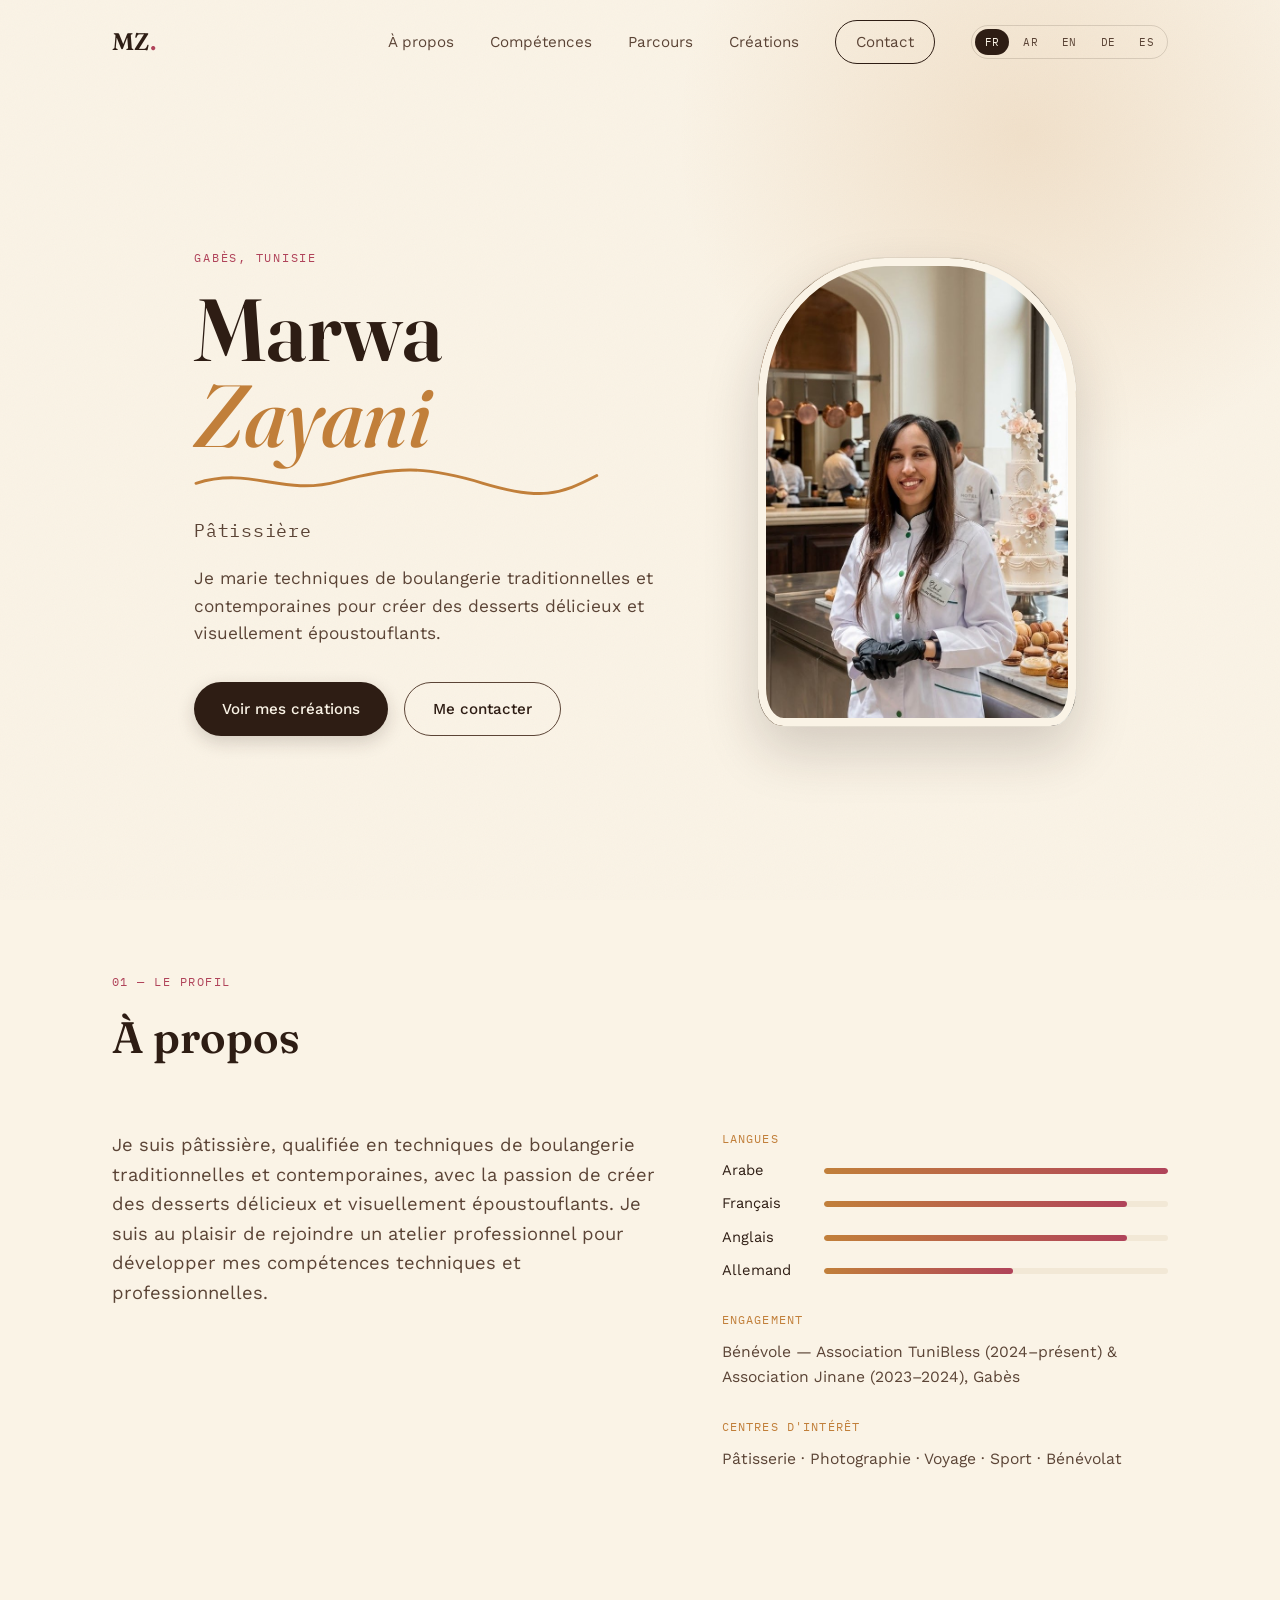
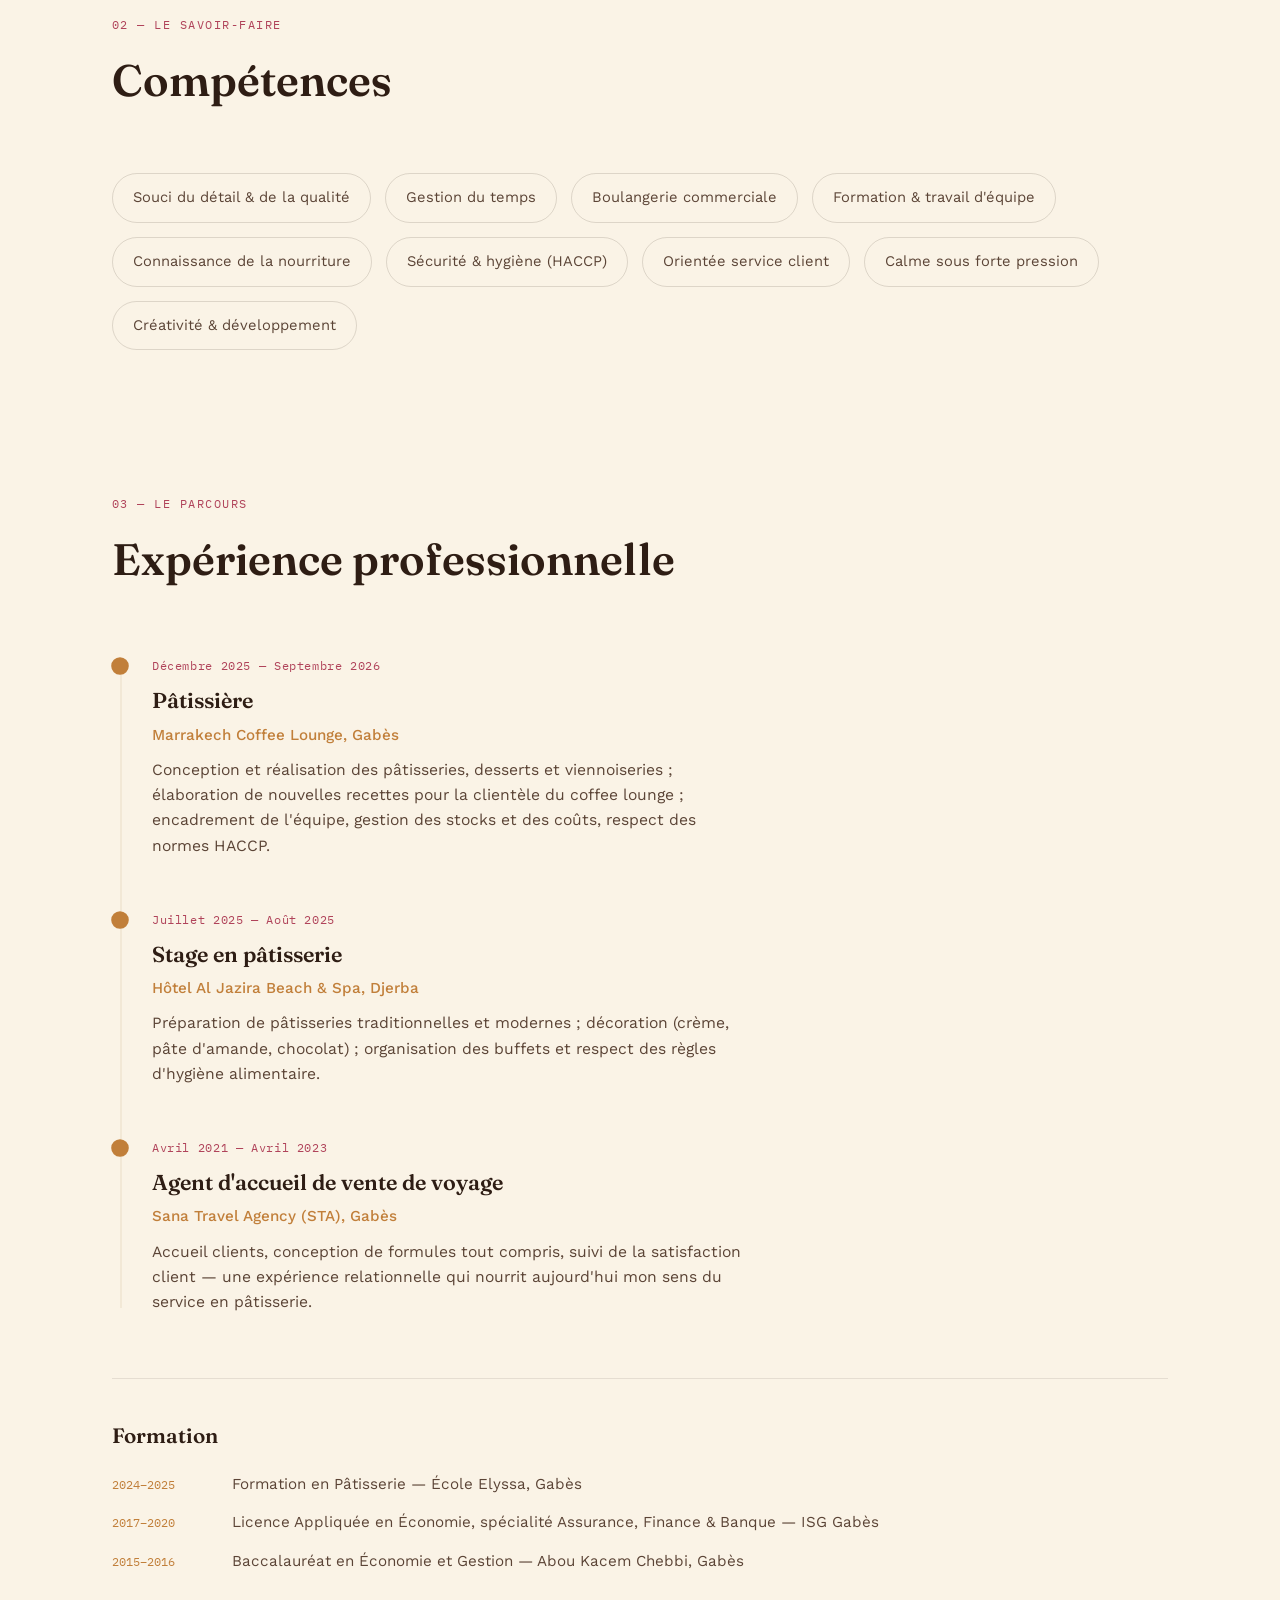
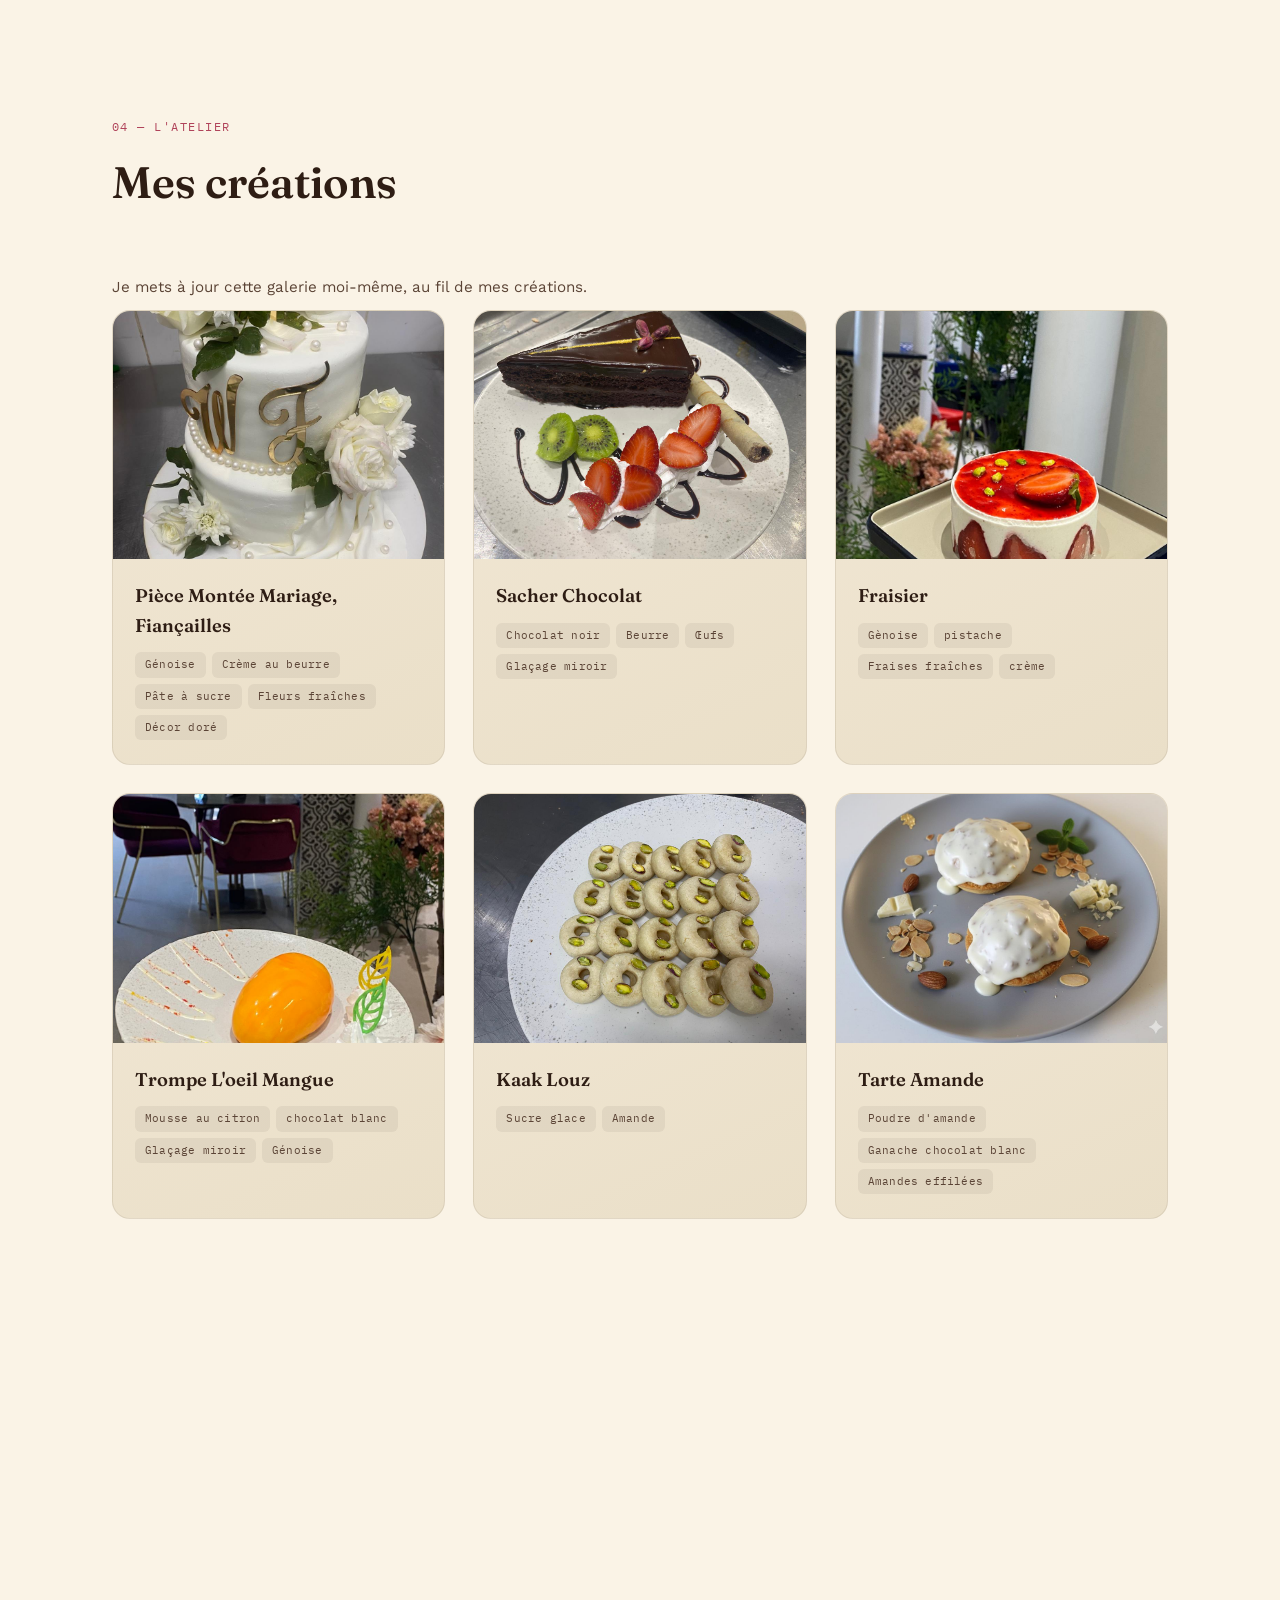
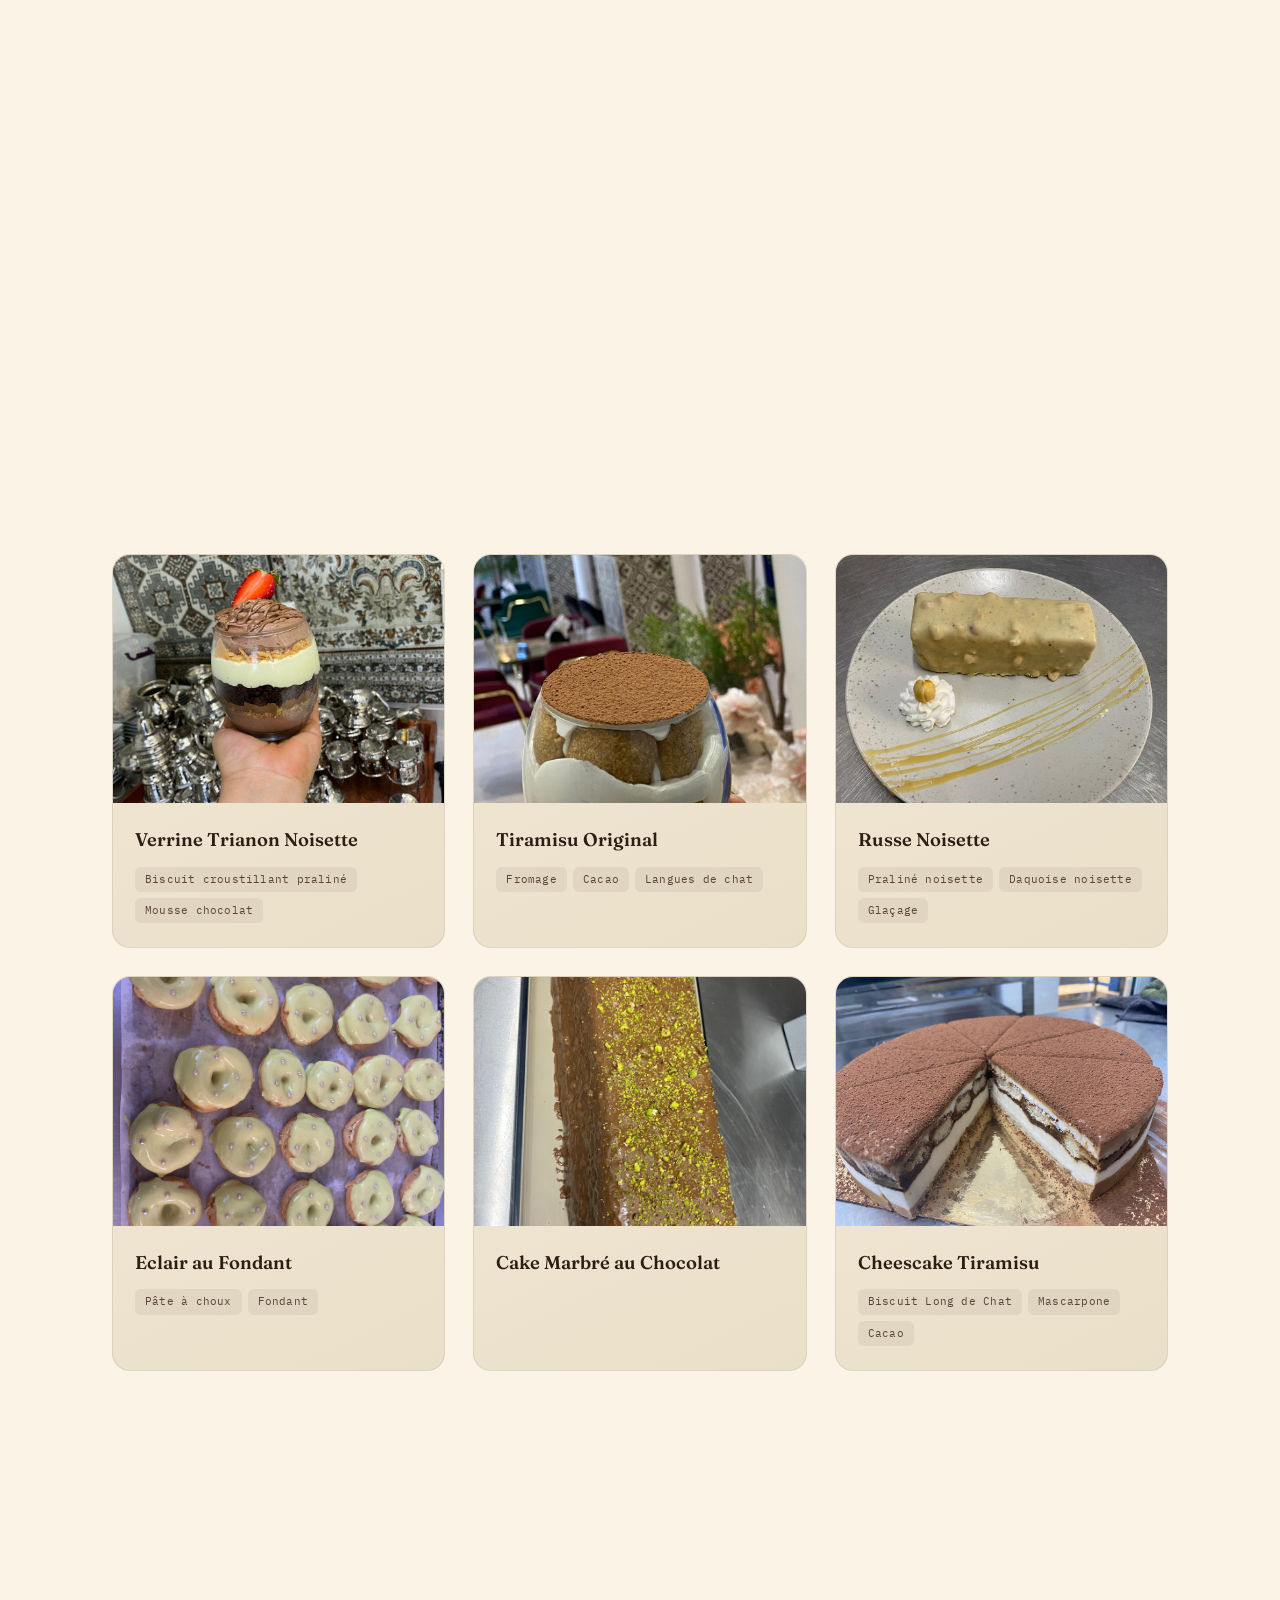
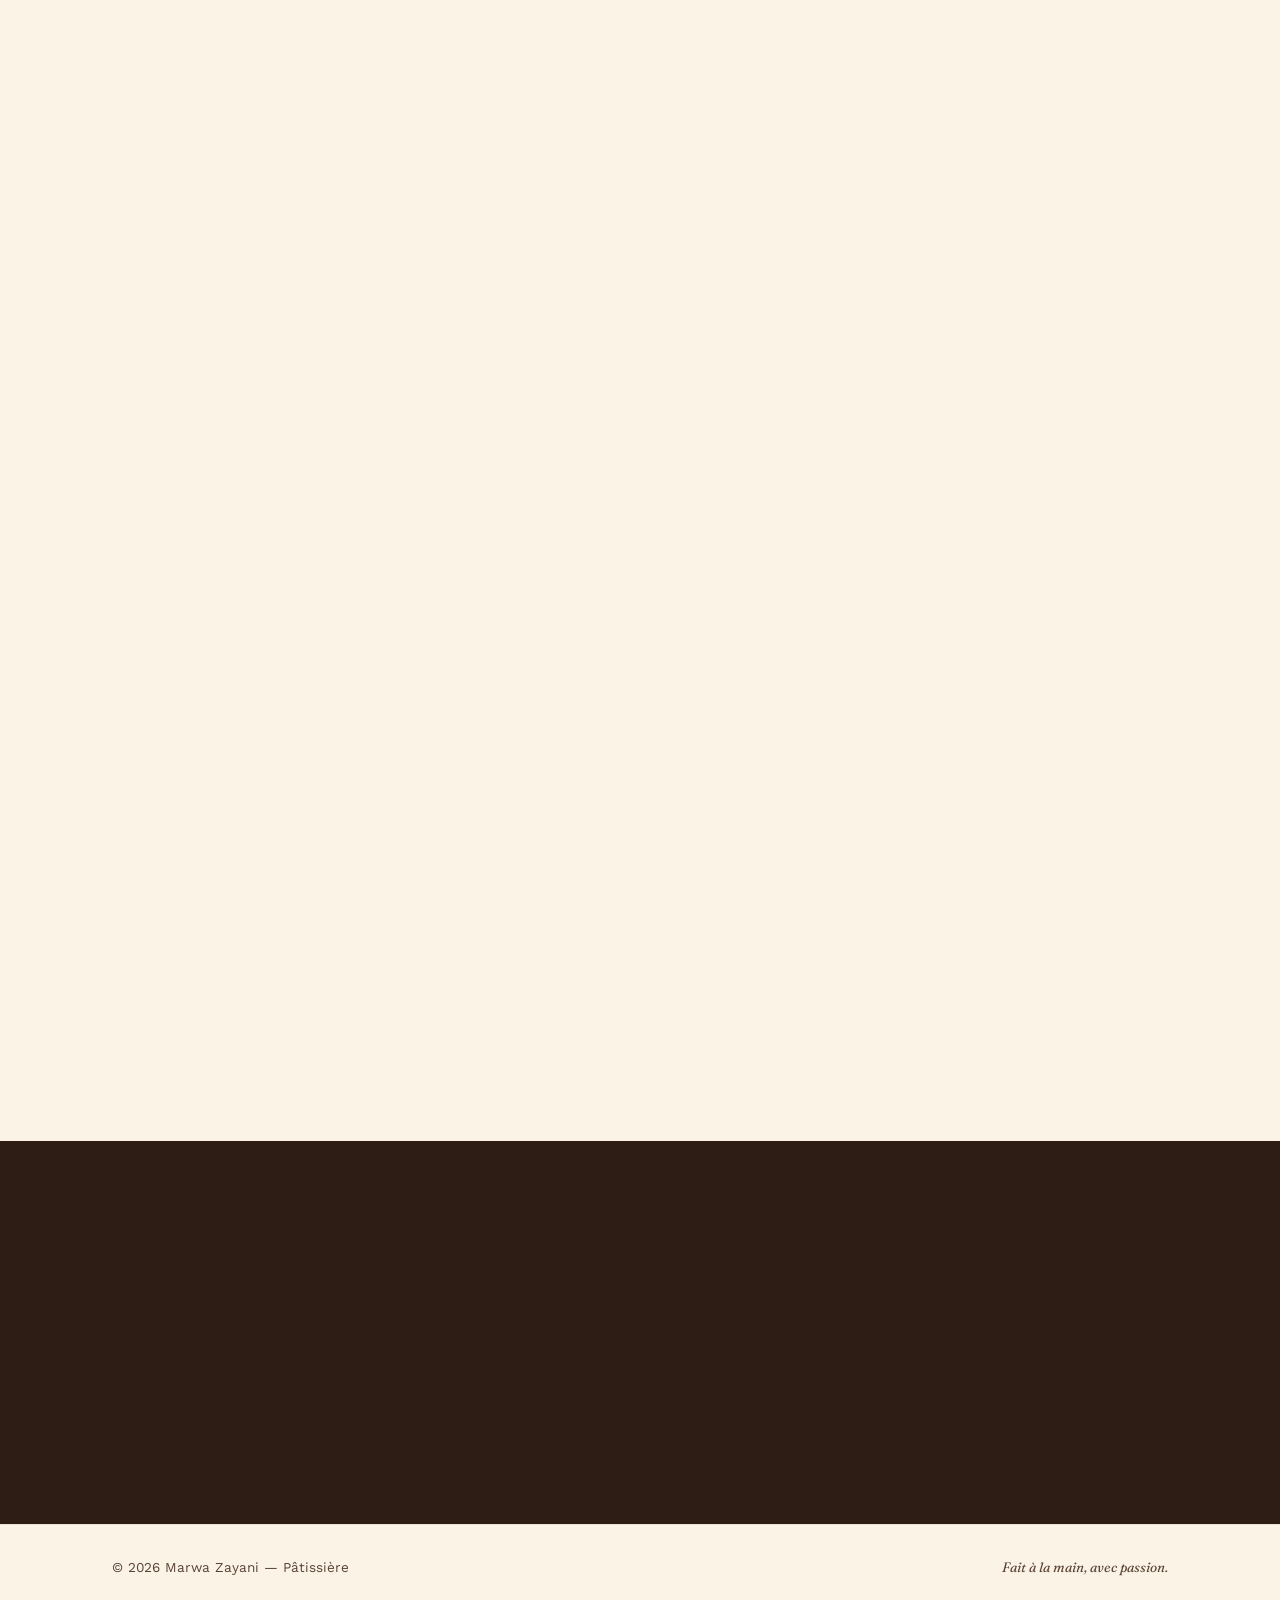
==== commit 3870cdec: "Mettre à jour la date de l'expérience Marrakech Coffee Lounge (Décembre 2025 — Septembre 2026) Co-Au" ====
--- a/index.html
+++ b/index.html
@@ -134,7 +134,7 @@
 
       <ol class="timeline" id="timeline">
         <li class="timeline-item reveal">
-          <span class="timeline-date" data-i18n="exp1_date">Déc 2025 — Août 2026</span>
+          <span class="timeline-date" data-i18n="exp1_date">Décembre 2025 — Septembre 2026</span>
           <h3 class="timeline-role" data-i18n="exp1_role">Pâtissière</h3>
           <p class="timeline-place" data-i18n="exp1_place">Marrakech Coffee Lounge, Gabès</p>
           <p class="timeline-desc" data-i18n="exp1_desc">Conception et réalisation des pâtisseries, desserts et viennoiseries ; élaboration de nouvelles recettes pour la clientèle du coffee lounge ; encadrement de l'équipe, gestion des stocks et des coûts, respect des normes HACCP.</p>
